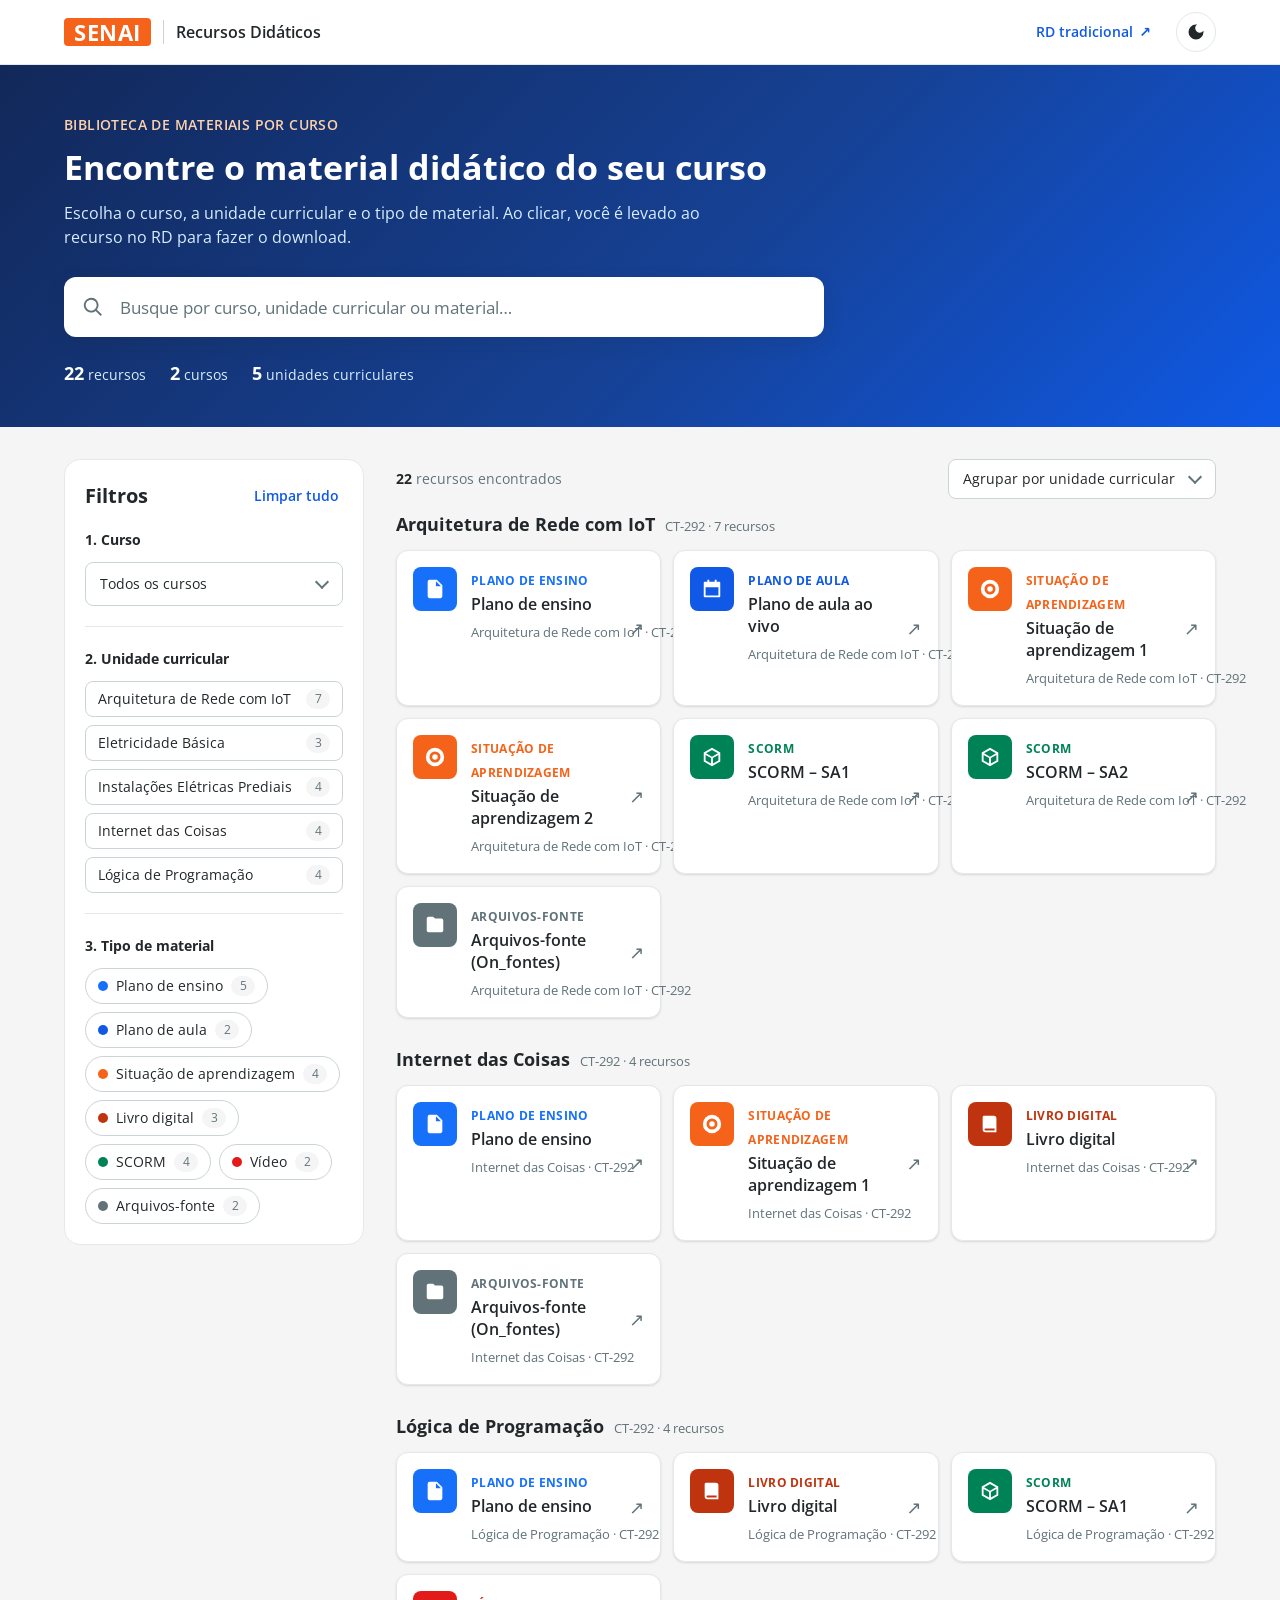
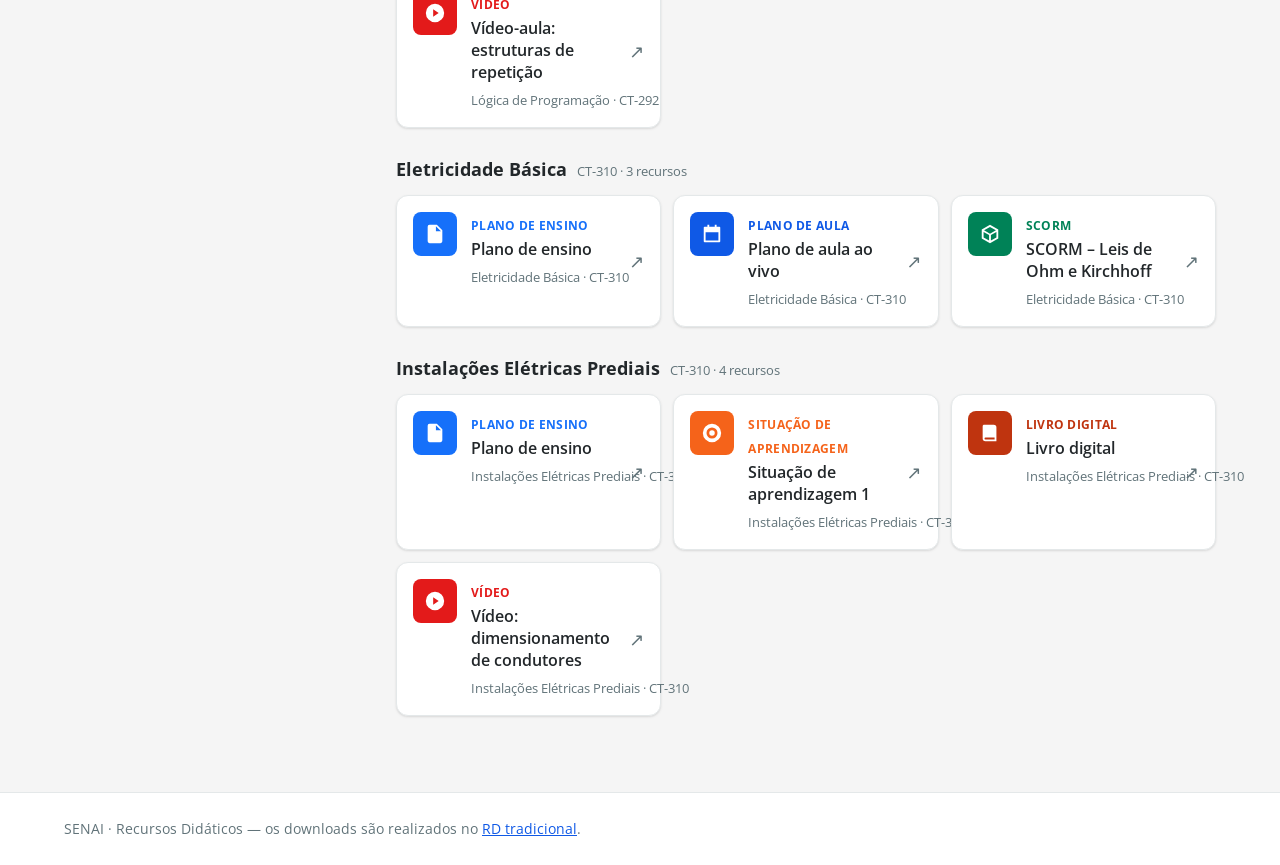
==== index.html @ 2043ba34 "MVP HTML da nova busca de Recursos Didáticos SENAI" ====
<!doctype html>
<html lang="pt-BR">
<head>
  <meta charset="utf-8">
  <meta name="viewport" content="width=device-width, initial-scale=1">
  <title>Busca de Recursos Didáticos | SENAI</title>
  <link rel="preconnect" href="https://fonts.googleapis.com">
  <link rel="preconnect" href="https://fonts.gstatic.com" crossorigin>
  <link href="https://fonts.googleapis.com/css2?family=Open+Sans:wght@400;500;600;700&display=swap" rel="stylesheet">
  <link rel="stylesheet" href="css/styles.css">
</head>
<body>
  <a class="skip" href="#resultados">Pular para os resultados</a>

  <header class="topbar">
    <div class="container topbar__inner">
      <div class="brand">
        <span class="brand__mark" aria-hidden="true">SENAI</span>
        <span class="brand__divider" aria-hidden="true"></span>
        <span class="brand__name">Recursos Didáticos</span>
      </div>
      <div class="topbar__actions">
        <a class="btn btn--ghost" href="https://recursosdidaticos.senai.br/" target="_blank" rel="noopener">RD tradicional <span aria-hidden="true">↗</span></a>
        <button class="icon-btn" id="themeToggle" type="button" aria-label="Alternar modo escuro">
          <svg viewBox="0 0 24 24" width="20" height="20" aria-hidden="true"><path fill="currentColor" d="M12 3a9 9 0 1 0 9 9c0-.46-.04-.92-.1-1.36a5.39 5.39 0 0 1-4.4 2.26 5.4 5.4 0 0 1-3.14-9.8c-.44-.06-.9-.1-1.36-.1z"/></svg>
        </button>
      </div>
    </div>
  </header>

  <section class="hero">
    <div class="container">
      <p class="hero__eyebrow">Biblioteca de materiais por curso</p>
      <h1 class="hero__title">Encontre o material didático do seu curso</h1>
      <p class="hero__lead">Escolha o curso, a unidade curricular e o tipo de material. Ao clicar, você é levado ao recurso no RD para fazer o download.</p>

      <div class="search" role="search">
        <svg class="search__icon" viewBox="0 0 24 24" width="22" height="22" aria-hidden="true"><path fill="currentColor" d="M10 2a8 8 0 0 1 6.32 12.9l5.39 5.39-1.42 1.42-5.39-5.39A8 8 0 1 1 10 2zm0 2a6 6 0 1 0 0 12 6 6 0 0 0 0-12z"/></svg>
        <input id="q" class="search__input" type="search" placeholder="Busque por curso, unidade curricular ou material…" autocomplete="off" aria-label="Buscar recursos">
        <button id="clearQ" class="search__clear" type="button" aria-label="Limpar busca" hidden>×</button>
      </div>

      <ul class="stats" id="stats" aria-live="polite"></ul>
    </div>
  </section>

  <main class="container layout">
    <aside class="filters" aria-label="Filtros">
      <div class="filters__head">
        <h2 class="filters__title">Filtros</h2>
        <button class="link-btn" id="resetFilters" type="button">Limpar tudo</button>
      </div>

      <div class="field">
        <label class="field__label" for="curso">1. Curso</label>
        <div class="select">
          <select id="curso"></select>
        </div>
      </div>

      <div class="field">
        <span class="field__label" id="ucLabel">2. Unidade curricular</span>
        <div class="chips chips--stack" id="ucList" role="group" aria-labelledby="ucLabel"></div>
      </div>

      <div class="field">
        <span class="field__label" id="tipoLabel">3. Tipo de material</span>
        <div class="chips" id="tipoList" role="group" aria-labelledby="tipoLabel"></div>
      </div>
    </aside>

    <section class="results" id="resultados" aria-live="polite">
      <div class="results__bar">
        <p class="results__count" id="count"></p>
        <div class="results__tools">
          <div class="select select--sm">
            <select id="ordem" aria-label="Ordenar por">
              <option value="uc">Agrupar por unidade curricular</option>
              <option value="tipo">Agrupar por tipo</option>
              <option value="az">Lista A–Z</option>
            </select>
          </div>
          <button class="btn btn--outline filters-toggle" id="openFilters" type="button">Filtros</button>
        </div>
      </div>
      <div class="active-filters" id="activeFilters"></div>
      <div id="list"></div>
    </section>
  </main>

  <footer class="footer">
    <div class="container">
      <p>SENAI · Recursos Didáticos — os downloads são realizados no <a href="https://recursosdidaticos.senai.br/" target="_blank" rel="noopener">RD tradicional</a>.</p>
    </div>
  </footer>

  <script src="data/recursos.js"></script>
  <script src="js/app.js"></script>
</body>
</html>
---- css/styles.css ----
/* Tokens baseados no Design System SENAI (design-system-senai-angular/styles: palettes, typography) */
:root {
  --primary-50: #fff6ed;
  --primary-100: #feead6;
  --primary-200: #fdd1ab;
  --primary-400: #f8833f;
  --primary-500: #f5631a;
  --primary-600: #e84910;
  --primary-700: #bf340f;
  --secondary-50: #eef7ff;
  --secondary-100: #d8edff;
  --secondary-500: #2d90ff;
  --secondary-600: #1670fa;
  --secondary-700: #0f59e6;
  --secondary-900: #164194;
  --secondary-950: #122859;
  --neutral-0: #ffffff;
  --neutral-100: #f5f5f5;
  --neutral-150: #e4e8e9;
  --neutral-200: #cbd4d6;
  --neutral-300: #a7b5b9;
  --neutral-500: #617379;
  --neutral-700: #475157;
  --neutral-900: #383e41;
  --neutral-950: #22272a;
  --success: #008257;
  --danger: #e31a1a;

  --font-heading: "Neo Sans Pro", "Open Sans", system-ui, sans-serif;
  --font-body: "Open Sans", system-ui, sans-serif;

  --bg: var(--neutral-100);
  --surface: var(--neutral-0);
  --surface-2: var(--neutral-100);
  --border: var(--neutral-150);
  --border-strong: var(--neutral-200);
  --text: var(--neutral-950);
  --text-muted: var(--neutral-500);
  --accent: var(--primary-500);
  --accent-hover: var(--primary-600);
  --accent-soft: var(--primary-50);
  --accent-text: var(--primary-700);
  --link: var(--secondary-700);
  --hero-bg: linear-gradient(135deg, var(--secondary-950) 0%, var(--secondary-900) 55%, var(--secondary-700) 100%);

  --radius-s: 8px;
  --radius-m: 12px;
  --radius-l: 16px;
  --radius-pill: 999px;
  --shadow-1: 0 1px 2px rgba(34, 39, 42, .06), 0 1px 3px rgba(34, 39, 42, .08);
  --shadow-2: 0 6px 20px rgba(34, 39, 42, .10);
  --focus: 0 0 0 3px rgba(22, 112, 250, .35);
}

:root.dark {
  --bg: #1a1e20;
  --surface: var(--neutral-950);
  --surface-2: #2a3033;
  --border: #353c40;
  --border-strong: var(--neutral-700);
  --text: var(--neutral-100);
  --text-muted: var(--neutral-300);
  --accent-soft: rgba(245, 99, 26, .14);
  --accent-text: var(--primary-400);
  --link: var(--secondary-500);
  --shadow-1: 0 1px 2px rgba(0, 0, 0, .4);
  --shadow-2: 0 6px 20px rgba(0, 0, 0, .45);
}

* { box-sizing: border-box; }
html { -webkit-text-size-adjust: 100%; }
body {
  margin: 0;
  font-family: var(--font-body);
  font-size: 16px;
  line-height: 24px;
  color: var(--text);
  background: var(--bg);
}
h1, h2, h3 { font-family: var(--font-heading); margin: 0; }
a { color: var(--link); }
button, input, select { font: inherit; color: inherit; }
:focus-visible { outline: none; box-shadow: var(--focus); }

.container { width: 100%; max-width: 1200px; margin: 0 auto; padding: 0 16px; }
@media (min-width: 768px) { .container { padding: 0 24px; } }

.skip { position: absolute; left: -999px; top: 8px; background: var(--surface); padding: 8px 12px; border-radius: var(--radius-s); z-index: 10; }
.skip:focus { left: 16px; }

/* Topbar */
.topbar { background: var(--surface); border-bottom: 1px solid var(--border); position: sticky; top: 0; z-index: 5; }
.topbar__inner { display: flex; align-items: center; justify-content: space-between; height: 64px; gap: 12px; }
.brand { display: flex; align-items: center; gap: 12px; min-width: 0; }
.brand__mark { font-family: var(--font-heading); font-weight: 700; font-size: 22px; letter-spacing: .5px; color: var(--neutral-0); background: var(--primary-500); padding: 2px 10px; border-radius: 4px; }
.brand__divider { width: 1px; height: 24px; background: var(--border-strong); }
.brand__name { font-family: var(--font-heading); font-weight: 600; font-size: 16px; white-space: nowrap; overflow: hidden; text-overflow: ellipsis; }
.topbar__actions { display: flex; align-items: center; gap: 8px; }
@media (max-width: 520px) { .topbar .btn--ghost { display: none; } }

/* Buttons */
.btn { display: inline-flex; align-items: center; gap: 6px; height: 40px; padding: 0 16px; border-radius: var(--radius-s); border: 1px solid transparent; font-weight: 600; font-size: 14px; text-decoration: none; cursor: pointer; transition: background .15s, border-color .15s, color .15s; }
.btn--ghost { color: var(--link); background: transparent; }
.btn--ghost:hover { background: var(--secondary-50); }
:root.dark .btn--ghost:hover { background: rgba(45, 144, 255, .12); }
.btn--outline { border-color: var(--border-strong); background: var(--surface); }
.btn--outline:hover { border-color: var(--accent); color: var(--accent-text); }
.icon-btn { width: 40px; height: 40px; display: grid; place-items: center; border-radius: var(--radius-pill); border: 1px solid var(--border); background: var(--surface); cursor: pointer; }
.icon-btn:hover { border-color: var(--border-strong); }
.link-btn { border: 0; background: none; color: var(--link); font-size: 14px; font-weight: 600; cursor: pointer; padding: 4px; }
.link-btn:hover { text-decoration: underline; }

/* Hero */
.hero { background: var(--hero-bg); color: var(--neutral-0); padding: 48px 0 40px; }
.hero__eyebrow { margin: 0 0 8px; font-size: 14px; font-weight: 600; letter-spacing: .4px; text-transform: uppercase; color: var(--primary-200); }
.hero__title { font-size: 34px; line-height: 44px; font-weight: 700; max-width: 720px; }
.hero__lead { margin: 12px 0 28px; max-width: 640px; color: var(--secondary-100); font-size: 16px; }
@media (max-width: 600px) { .hero { padding: 32px 0 28px; } .hero__title { font-size: 26px; line-height: 34px; } }

.search { position: relative; max-width: 760px; }
.search__icon { position: absolute; left: 18px; top: 50%; transform: translateY(-50%); color: var(--neutral-500); pointer-events: none; }
.search__input { width: 100%; height: 60px; padding: 0 52px 0 54px; border-radius: var(--radius-m); border: 2px solid transparent; background: var(--neutral-0); color: var(--neutral-950); font-size: 17px; box-shadow: var(--shadow-2); }
.search__input::placeholder { color: var(--neutral-500); }
.search__input:focus { outline: none; border-color: var(--primary-500); }
.search__input::-webkit-search-cancel-button { display: none; }
.search__clear { position: absolute; right: 10px; top: 50%; transform: translateY(-50%); width: 36px; height: 36px; border: 0; border-radius: var(--radius-pill); background: var(--neutral-100); color: var(--neutral-700); font-size: 22px; line-height: 1; cursor: pointer; }

.stats { list-style: none; margin: 24px 0 0; padding: 0; display: flex; flex-wrap: wrap; gap: 8px 24px; font-size: 14px; color: var(--secondary-100); }
.stats strong { color: var(--neutral-0); font-family: var(--font-heading); font-size: 18px; margin-right: 4px; }

/* Layout */
.layout { display: grid; grid-template-columns: 300px 1fr; gap: 32px; padding-top: 32px; padding-bottom: 48px; align-items: start; }
@media (max-width: 900px) { .layout { grid-template-columns: 1fr; gap: 16px; padding-top: 20px; } }

/* Filters */
.filters { background: var(--surface); border: 1px solid var(--border); border-radius: var(--radius-l); padding: 20px; position: sticky; top: 84px; max-height: calc(100vh - 100px); overflow: auto; }
.filters__head { display: flex; justify-content: space-between; align-items: center; margin-bottom: 16px; }
.filters__title { font-size: 20px; line-height: 30px; }
.field + .field { margin-top: 20px; padding-top: 20px; border-top: 1px solid var(--border); }
.field__label { display: block; font-size: 14px; font-weight: 700; margin-bottom: 10px; }
.select { position: relative; }
.select select { appearance: none; width: 100%; height: 44px; padding: 0 40px 0 14px; border-radius: var(--radius-s); border: 1px solid var(--border-strong); background: var(--surface); font-size: 14px; cursor: pointer; }
.select::after { content: ""; position: absolute; right: 16px; top: 50%; width: 8px; height: 8px; border-right: 2px solid var(--text-muted); border-bottom: 2px solid var(--text-muted); transform: translateY(-70%) rotate(45deg); pointer-events: none; }
.select select:focus { border-color: var(--secondary-600); }
.select--sm select { height: 40px; }

.chips { display: flex; flex-wrap: wrap; gap: 8px; }
.chips--stack { flex-direction: column; }
.chip { display: inline-flex; align-items: center; justify-content: space-between; gap: 8px; min-height: 36px; padding: 6px 12px; border-radius: var(--radius-pill); border: 1px solid var(--border-strong); background: var(--surface); font-size: 14px; line-height: 20px; text-align: left; cursor: pointer; transition: border-color .15s, background .15s; }
.chips--stack .chip { border-radius: var(--radius-s); width: 100%; }
.chip:hover { border-color: var(--accent); }
.chip[aria-pressed="true"] { background: var(--accent-soft); border-color: var(--accent); color: var(--accent-text); font-weight: 600; }
.chip__count { font-size: 12px; color: var(--text-muted); background: var(--surface-2); border-radius: var(--radius-pill); padding: 0 8px; min-width: 24px; text-align: center; }
.chip[aria-pressed="true"] .chip__count { background: var(--accent); color: var(--neutral-0); }
.chip__dot { width: 10px; height: 10px; border-radius: 50%; flex: none; }
.chip__label { flex: 1; }
.empty-hint { font-size: 14px; color: var(--text-muted); margin: 0; }

.filters-toggle { display: none; }
@media (max-width: 900px) {
  .filters-toggle { display: inline-flex; }
  .filters { display: none; position: static; max-height: none; }
  .filters.is-open { display: block; }
}

/* Results */
.results__bar { display: flex; align-items: center; justify-content: space-between; gap: 12px; flex-wrap: wrap; margin-bottom: 12px; }
.results__count { margin: 0; font-size: 14px; color: var(--text-muted); }
.results__count strong { color: var(--text); }
.results__tools { display: flex; gap: 8px; }
.active-filters { display: flex; flex-wrap: wrap; gap: 8px; margin-bottom: 16px; }
.active-filters:empty { display: none; }
.tag-remove { display: inline-flex; align-items: center; gap: 6px; height: 30px; padding: 0 10px; border-radius: var(--radius-pill); border: 0; background: var(--secondary-50); color: var(--secondary-900); font-size: 13px; font-weight: 600; cursor: pointer; }
:root.dark .tag-remove { background: rgba(45, 144, 255, .15); color: var(--secondary-100); }
.tag-remove span { font-size: 16px; }

.group { margin-bottom: 28px; }
.group__head { display: flex; align-items: baseline; gap: 10px; margin-bottom: 12px; }
.group__title { font-size: 18px; line-height: 26px; font-weight: 700; }
.group__meta { font-size: 13px; color: var(--text-muted); }

.grid { display: grid; grid-template-columns: repeat(auto-fill, minmax(260px, 1fr)); gap: 12px; }

.card { position: relative; display: flex; gap: 14px; align-items: flex-start; padding: 16px; border-radius: var(--radius-m); border: 1px solid var(--border); background: var(--surface); text-decoration: none; color: inherit; box-shadow: var(--shadow-1); transition: transform .15s, box-shadow .15s, border-color .15s; }
.card:hover { transform: translateY(-2px); box-shadow: var(--shadow-2); border-color: var(--accent); }
.card__icon { flex: none; width: 44px; height: 44px; border-radius: var(--radius-s); display: grid; place-items: center; color: #fff; }
.card__icon svg { width: 22px; height: 22px; }
.card__body { min-width: 0; flex: 1; }
.card__type { font-size: 12px; line-height: 18px; font-weight: 700; text-transform: uppercase; letter-spacing: .3px; }
.card__title { margin: 2px 0 4px; font-family: var(--font-heading); font-size: 16px; line-height: 22px; font-weight: 600; }
.card__meta { font-size: 13px; line-height: 18px; color: var(--text-muted); overflow: hidden; text-overflow: ellipsis; white-space: nowrap; }
.card__go { flex: none; align-self: center; color: var(--text-muted); font-size: 18px; transition: color .15s, transform .15s; }
.card:hover .card__go { color: var(--accent); transform: translateX(2px); }
.card mark { background: var(--primary-100); color: inherit; border-radius: 2px; padding: 0 1px; }
:root.dark .card mark { background: rgba(245, 99, 26, .35); }

.empty { text-align: center; padding: 56px 16px; background: var(--surface); border: 1px dashed var(--border-strong); border-radius: var(--radius-l); }
.empty h3 { font-size: 20px; margin-bottom: 6px; }
.empty p { margin: 0 0 16px; color: var(--text-muted); }

.footer { border-top: 1px solid var(--border); padding: 24px 0; font-size: 14px; color: var(--text-muted); background: var(--surface); }
.footer p { margin: 0; }
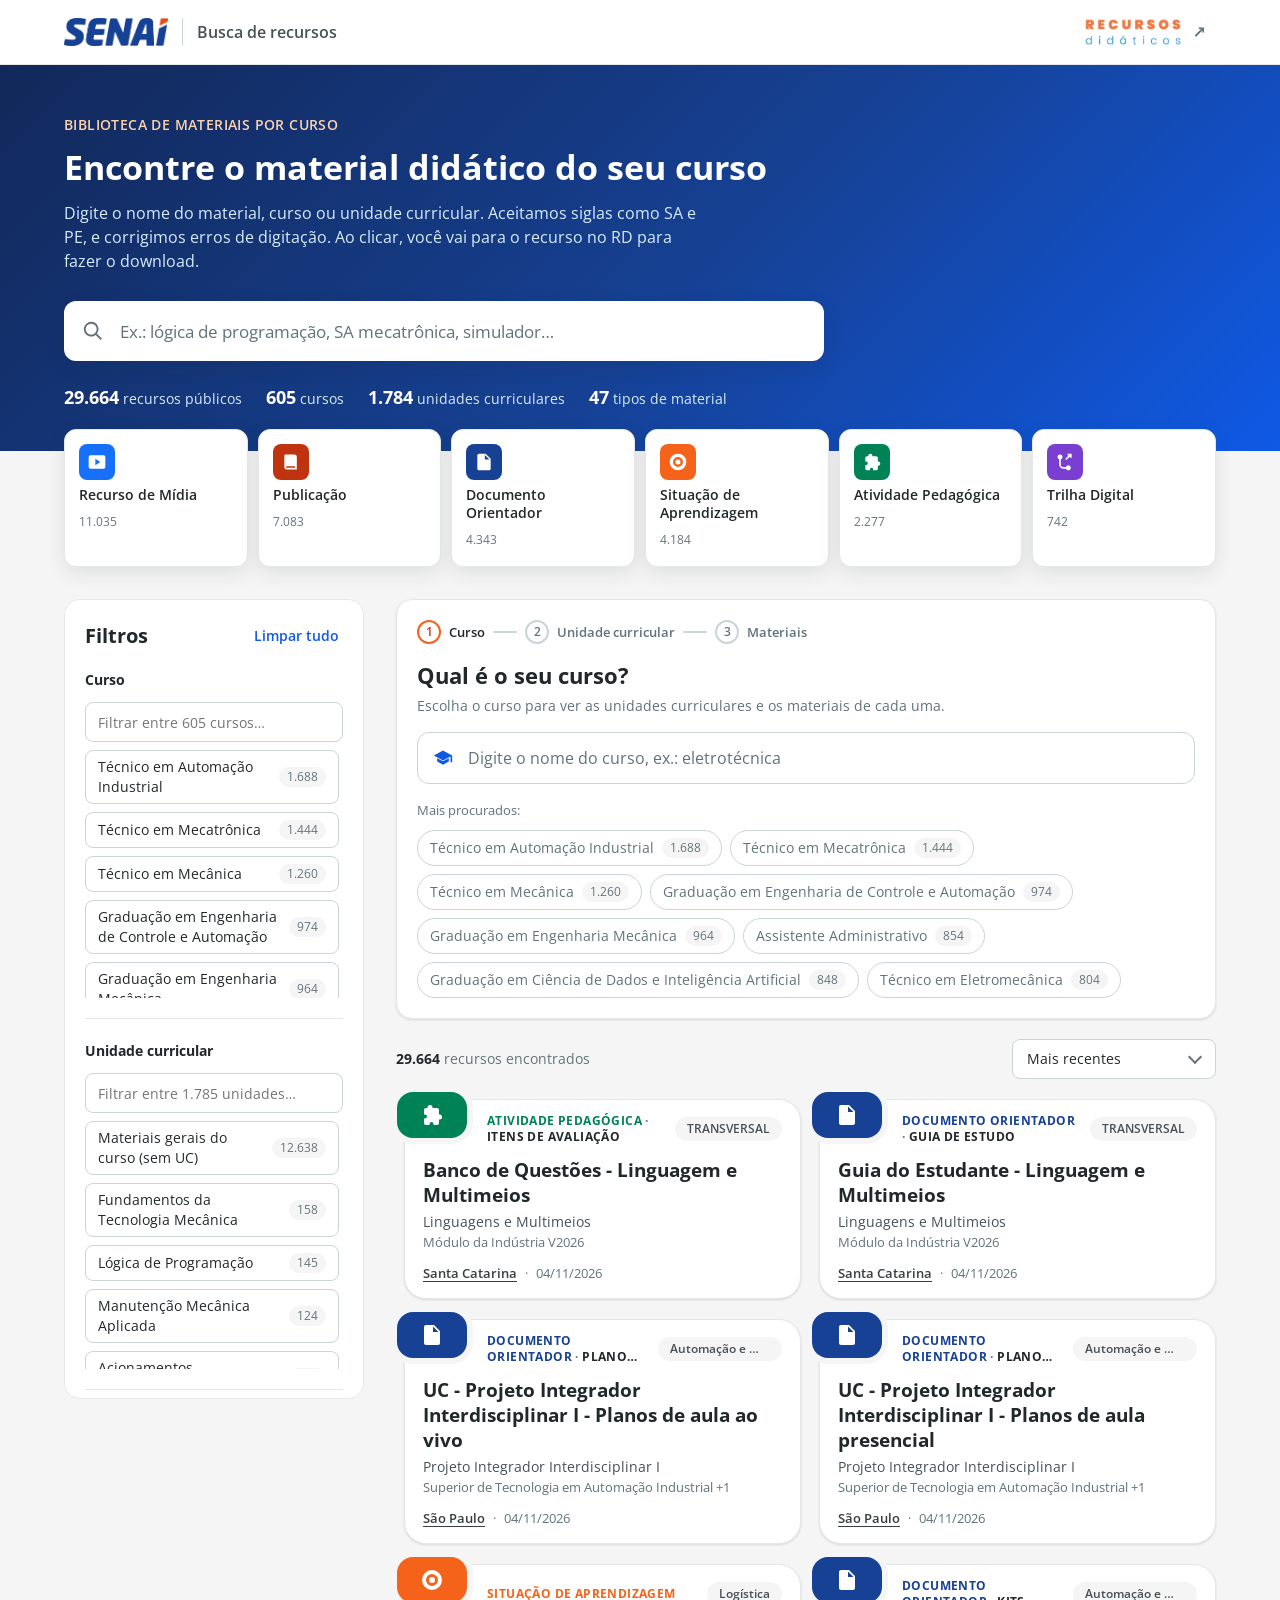
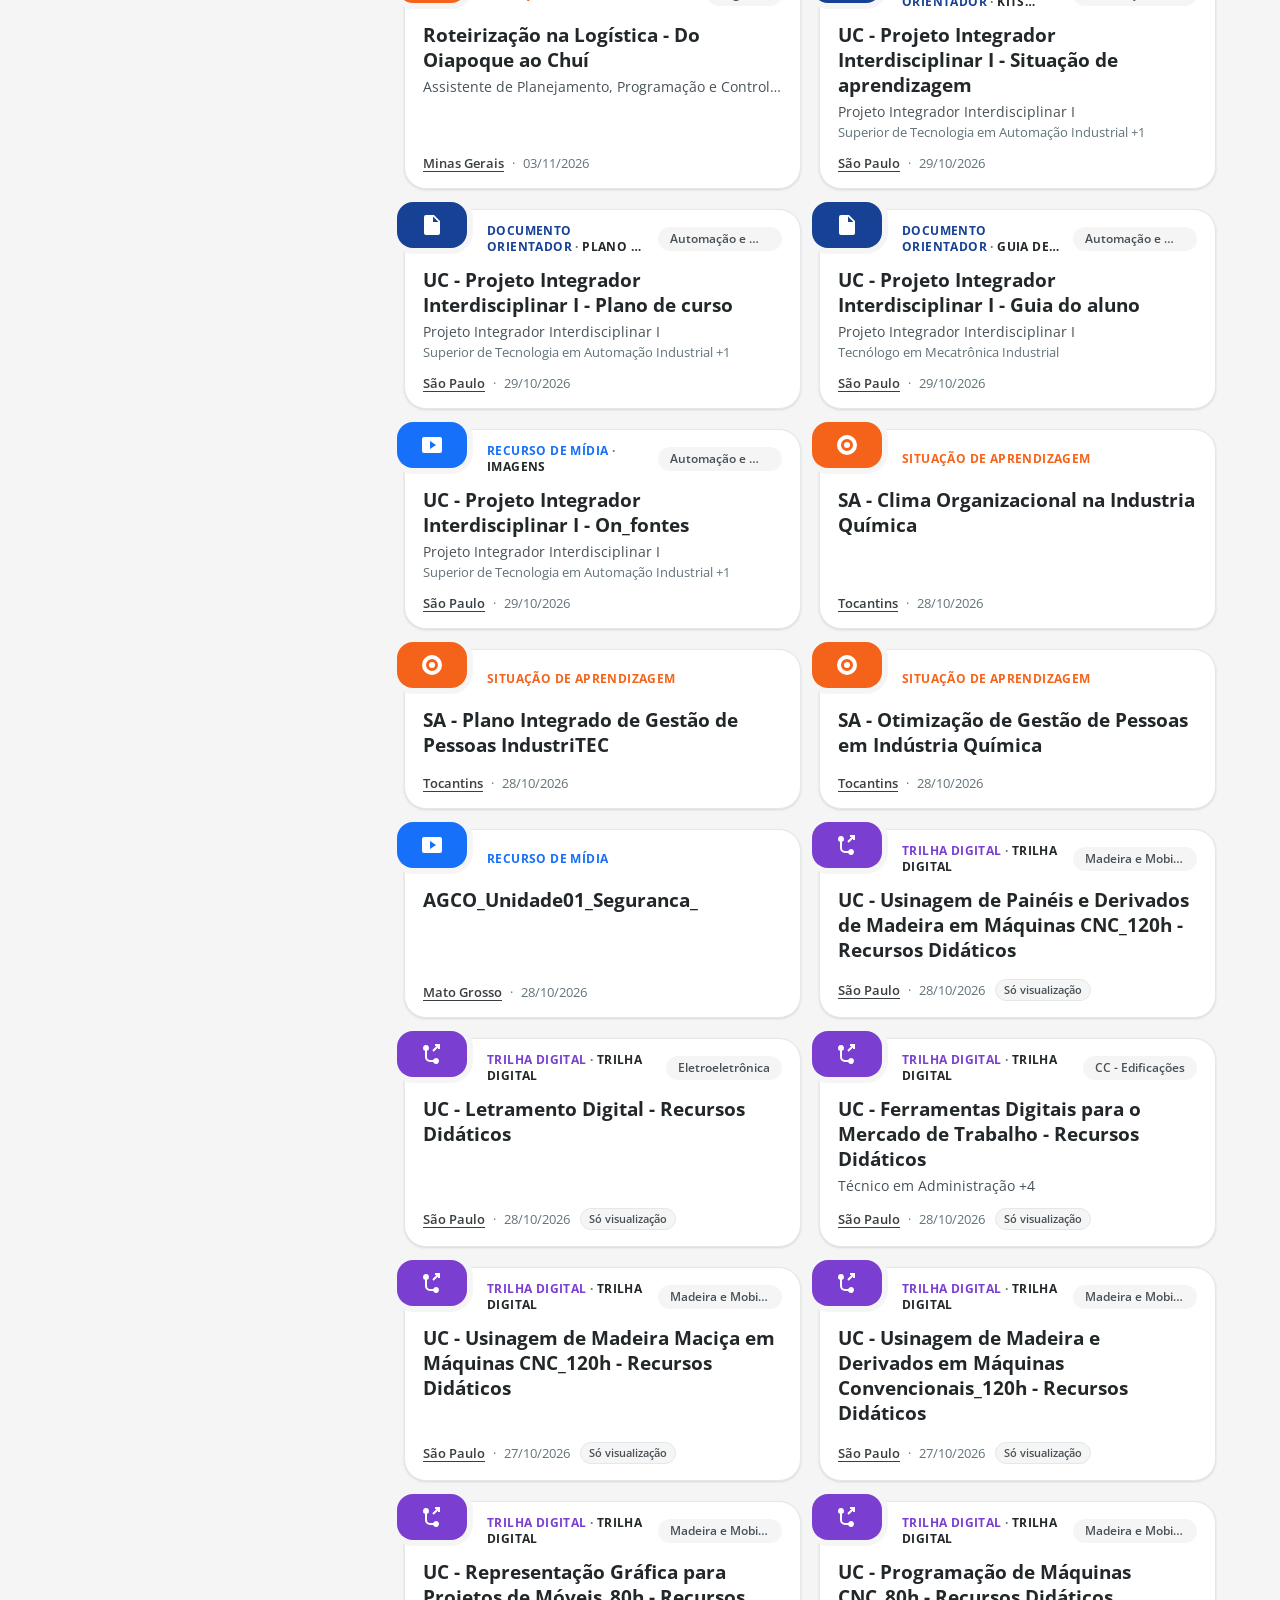
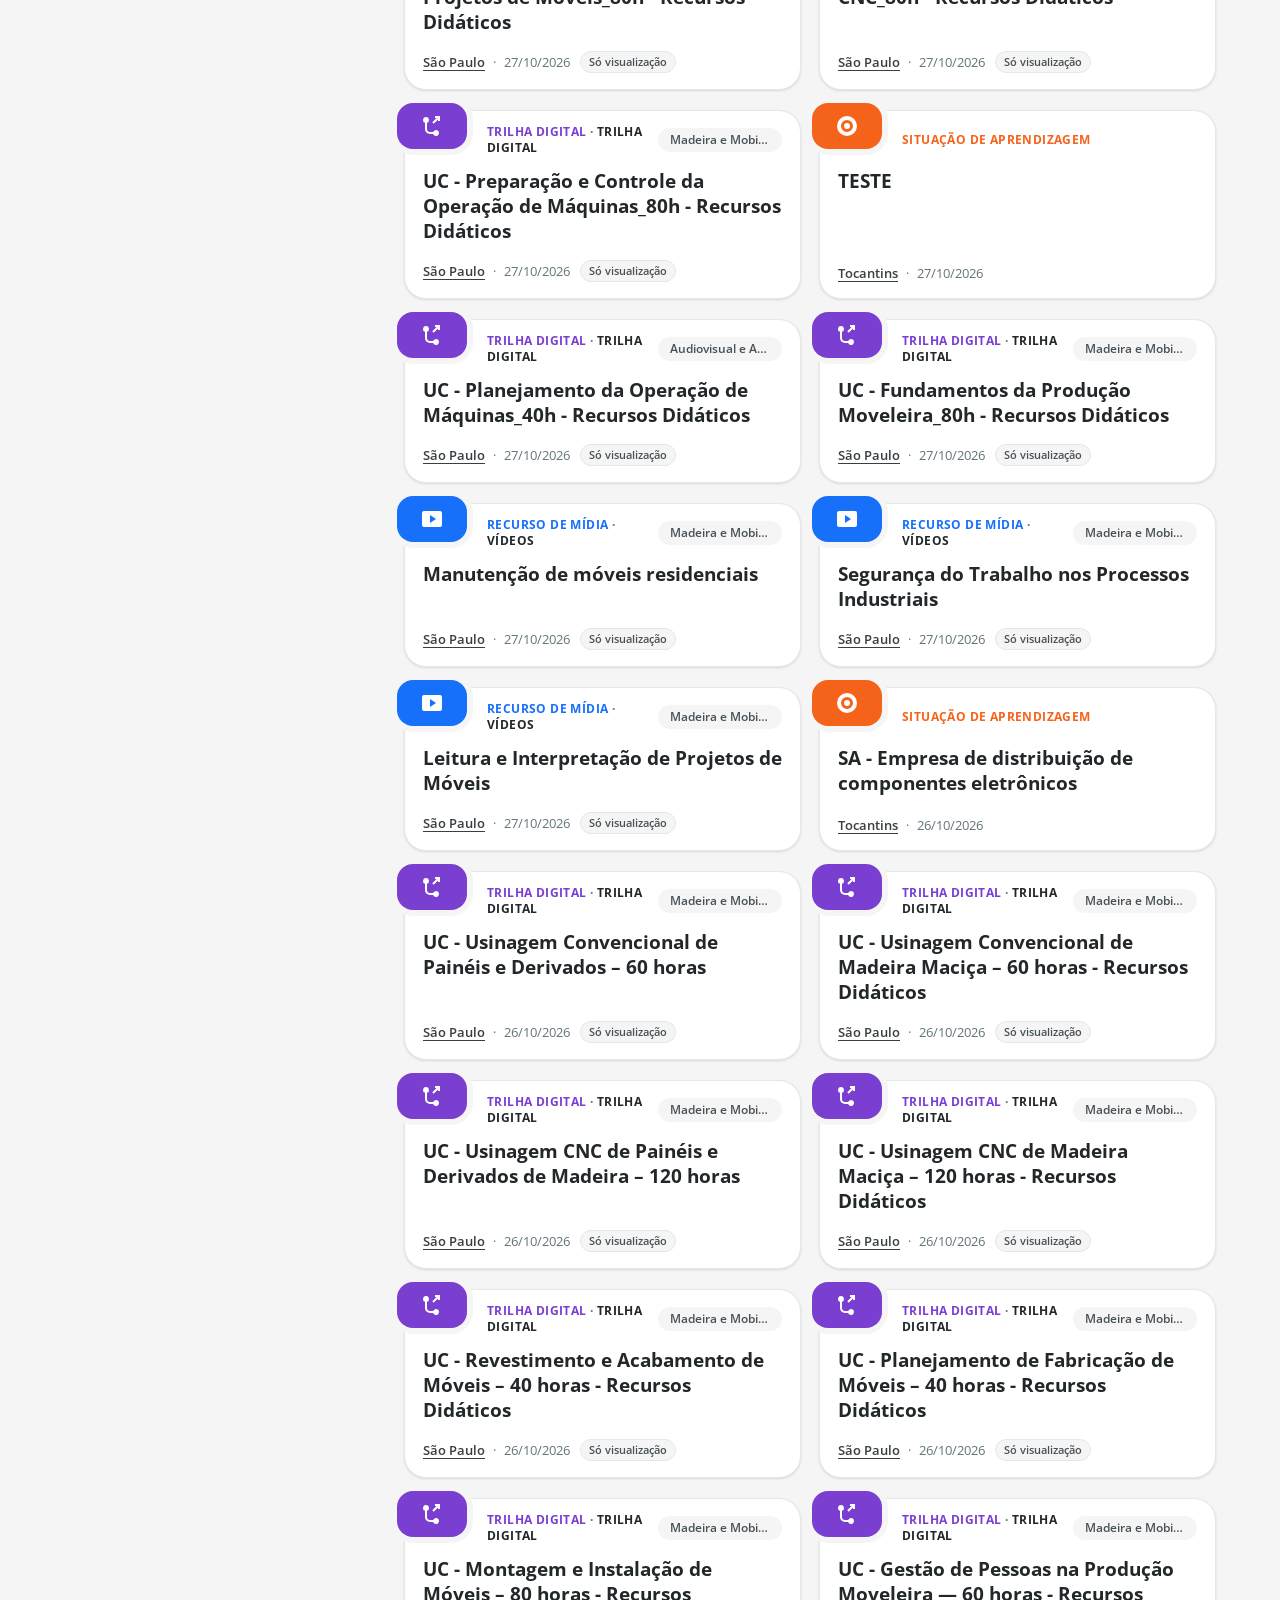
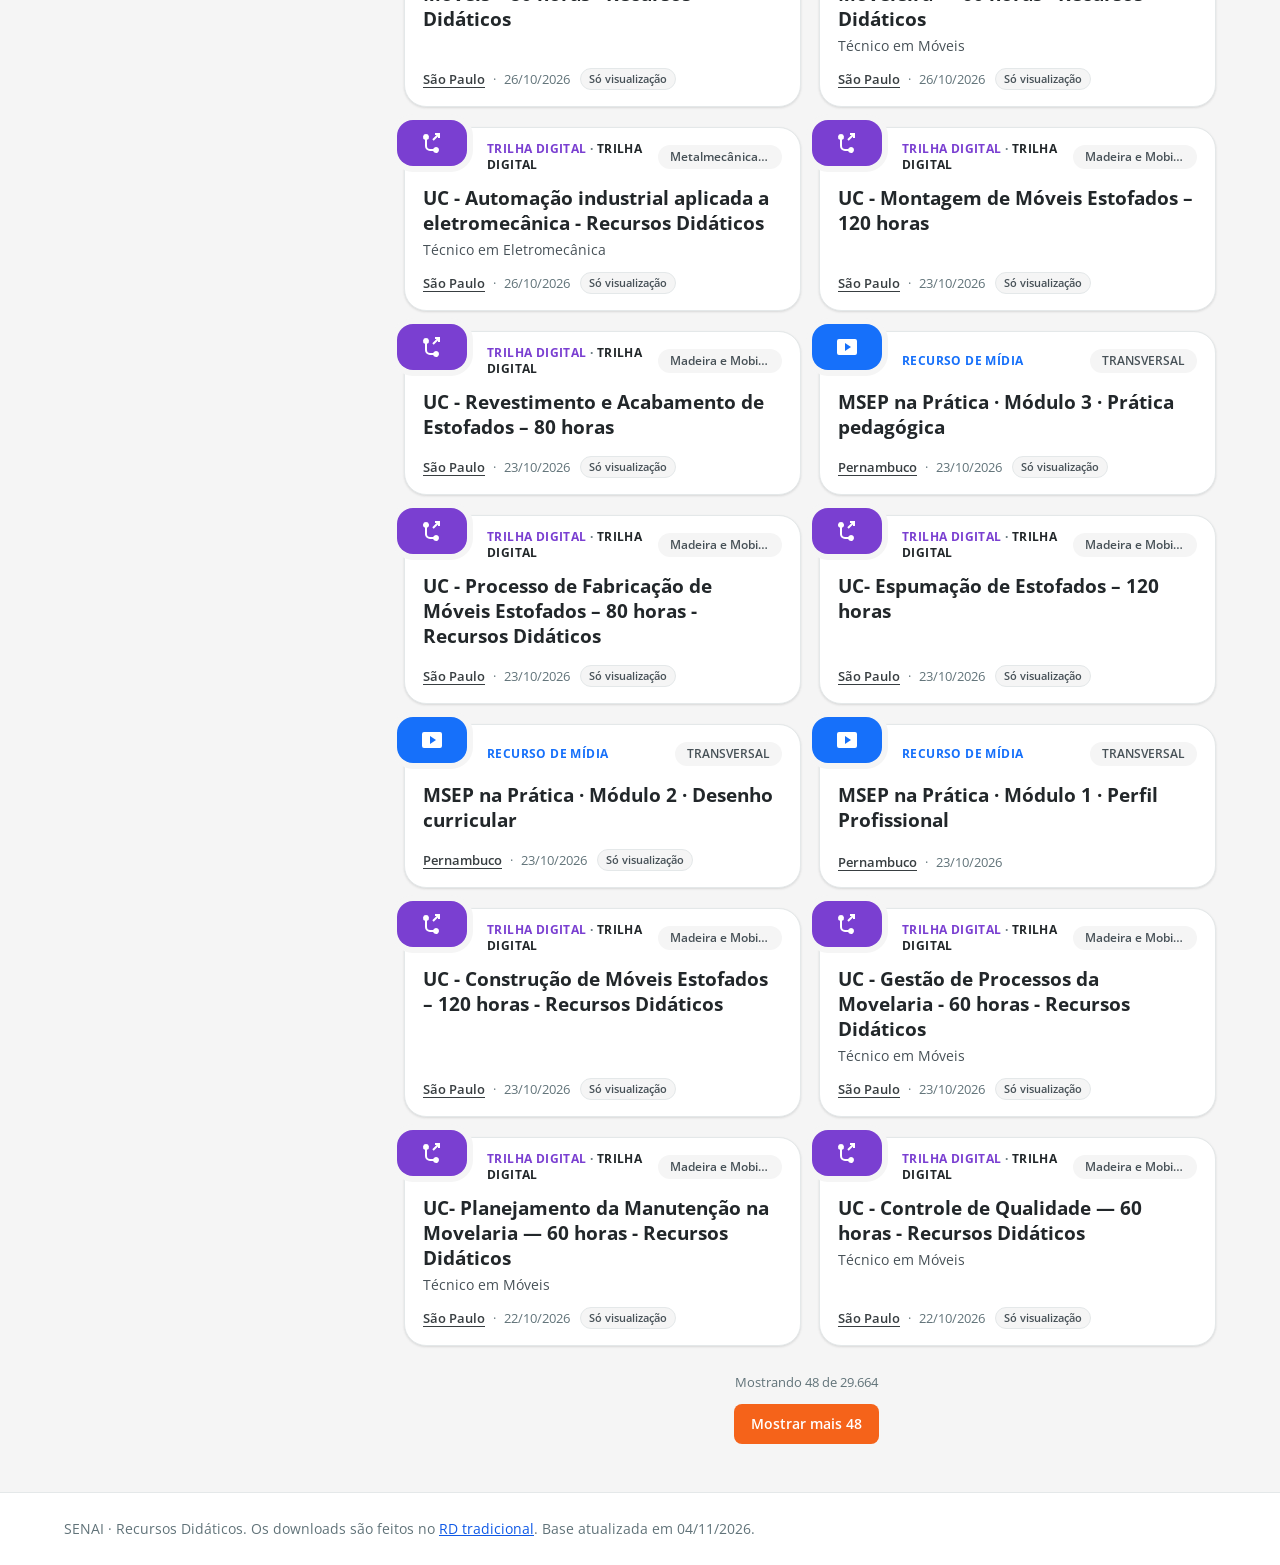
==== commit 6f2de7e8: "Usa a base real do RD e reformula a busca - Gera data/recursos.js a partir do relatório de publicaçã" ====
--- a/index.html
+++ b/index.html
@@ -15,16 +15,14 @@
   <header class="topbar">
     <div class="container topbar__inner">
       <div class="brand">
-        <span class="brand__mark" aria-hidden="true">SENAI</span>
+        <img class="brand__logo" src="img/senai-logo.png" alt="SENAI" width="104" height="28">
         <span class="brand__divider" aria-hidden="true"></span>
-        <span class="brand__name">Recursos Didáticos</span>
+        <span class="brand__name">Busca de recursos</span>
       </div>
-      <div class="topbar__actions">
-        <a class="btn btn--ghost" href="https://recursosdidaticos.senai.br/" target="_blank" rel="noopener">RD tradicional <span aria-hidden="true">↗</span></a>
-        <button class="icon-btn" id="themeToggle" type="button" aria-label="Alternar modo escuro">
-          <svg viewBox="0 0 24 24" width="20" height="20" aria-hidden="true"><path fill="currentColor" d="M12 3a9 9 0 1 0 9 9c0-.46-.04-.92-.1-1.36a5.39 5.39 0 0 1-4.4 2.26 5.4 5.4 0 0 1-3.14-9.8c-.44-.06-.9-.1-1.36-.1z"/></svg>
-        </button>
-      </div>
+      <a class="rd-link" href="https://recursosdidaticos.senai.br/" target="_blank" rel="noopener" title="Ir para o RD tradicional">
+        <img src="img/rd-logo.png" alt="Recursos Didáticos SENAI (RD tradicional)" width="104" height="34">
+        <span class="rd-link__go" aria-hidden="true">↗</span>
+      </a>
     </div>
   </header>
 
@@ -32,16 +30,22 @@
     <div class="container">
       <p class="hero__eyebrow">Biblioteca de materiais por curso</p>
       <h1 class="hero__title">Encontre o material didático do seu curso</h1>
-      <p class="hero__lead">Escolha o curso, a unidade curricular e o tipo de material. Ao clicar, você é levado ao recurso no RD para fazer o download.</p>
+      <p class="hero__lead">Digite o nome do material, curso ou unidade curricular. Aceitamos siglas como SA e PE, e corrigimos erros de digitação. Ao clicar, você vai para o recurso no RD para fazer o download.</p>
 
       <div class="search" role="search">
         <svg class="search__icon" viewBox="0 0 24 24" width="22" height="22" aria-hidden="true"><path fill="currentColor" d="M10 2a8 8 0 0 1 6.32 12.9l5.39 5.39-1.42 1.42-5.39-5.39A8 8 0 1 1 10 2zm0 2a6 6 0 1 0 0 12 6 6 0 0 0 0-12z"/></svg>
-        <input id="q" class="search__input" type="search" placeholder="Busque por curso, unidade curricular ou material…" autocomplete="off" aria-label="Buscar recursos">
+        <input id="q" class="search__input" type="search" placeholder="Ex.: lógica de programação, SA mecatrônica, simulador…" autocomplete="off"
+          aria-label="Buscar recursos" role="combobox" aria-autocomplete="list" aria-expanded="false" aria-controls="acMain">
         <button id="clearQ" class="search__clear" type="button" aria-label="Limpar busca" hidden>×</button>
+        <div class="ac" id="acMain" role="listbox" aria-label="Sugestões" hidden></div>
       </div>
 
-      <ul class="stats" id="stats" aria-live="polite"></ul>
+      <ul class="stats" id="stats"></ul>
     </div>
+  </section>
+
+  <section class="container quick-wrap" aria-label="Explorar por categoria">
+    <div class="quick-list" id="quickCats"></div>
   </section>
 
   <main class="container layout">
@@ -52,45 +56,98 @@
       </div>
 
       <div class="field">
-        <label class="field__label" for="curso">1. Curso</label>
-        <div class="select">
-          <select id="curso"></select>
+        <label class="field__label" for="cursoQ">Curso</label>
+        <input id="cursoQ" class="field__input" type="search" autocomplete="off">
+        <div class="chips chips--stack chips--scroll" id="cursoList" role="group" aria-label="Cursos"></div>
+      </div>
+
+      <div class="field">
+        <label class="field__label" for="ucQ">Unidade curricular</label>
+        <input id="ucQ" class="field__input" type="search" autocomplete="off">
+        <div class="chips chips--stack chips--scroll" id="ucList" role="group" aria-label="Unidades curriculares"></div>
+      </div>
+
+      <div class="field">
+        <span class="field__label" id="catLabel">Categoria</span>
+        <div class="chips chips--stack" id="catList" role="group" aria-labelledby="catLabel"></div>
+      </div>
+
+      <div class="field">
+        <span class="field__label" id="tipoLabel">Tipo de material</span>
+        <div class="chips" id="tipoList" role="group" aria-labelledby="tipoLabel"></div>
+      </div>
+
+      <div class="field">
+        <label class="field__label" for="area">Área tecnológica</label>
+        <div class="select"><select id="area"></select></div>
+      </div>
+
+      <div class="field">
+        <label class="field__label" for="dep">Departamento regional</label>
+        <div class="select"><select id="dep"></select></div>
+      </div>
+
+      <div class="field">
+        <label class="check"><input type="checkbox" id="dl"> <span>Somente com download liberado</span></label>
+      </div>
+    </aside>
+
+    <section class="results" id="resultados">
+      <div class="guide" id="guide">
+        <ol class="steps" id="steps" aria-label="Etapas da busca guiada"></ol>
+
+        <div id="guideStart" hidden>
+          <h2 class="guide__title">Qual é o seu curso?</h2>
+          <p class="guide__lead">Escolha o curso para ver as unidades curriculares e os materiais de cada uma.</p>
+          <div class="search search--guide">
+            <svg class="search__icon" viewBox="0 0 24 24" width="20" height="20" aria-hidden="true"><path fill="currentColor" d="M12 3 1 9l11 6 9-4.91V17h2V9L12 3zm-7 9.18v4L12 20l7-3.82v-4L12 16l-7-3.82z"/></svg>
+            <input id="guideQ" class="search__input" type="search" placeholder="Digite o nome do curso, ex.: eletrotécnica" autocomplete="off"
+              aria-label="Buscar curso" role="combobox" aria-autocomplete="list" aria-expanded="false" aria-controls="acGuide">
+            <div class="ac" id="acGuide" role="listbox" aria-label="Cursos sugeridos" hidden></div>
+          </div>
+          <div class="guide__popular"><span>Mais procurados:</span><div class="chips" id="guidePopular"></div></div>
+        </div>
+
+        <div id="guideCourse" hidden>
+          <div class="guide__head">
+            <div>
+              <p class="guide__eyebrow">Seu curso</p>
+              <h2 class="guide__title" id="gcName"></h2>
+              <p class="guide__meta" id="gcMeta"></p>
+            </div>
+            <button type="button" class="btn btn--outline" data-remove="curso">Trocar curso</button>
+          </div>
+          <div class="guide__cats chips" id="gcCats" role="group" aria-label="Filtrar por categoria"></div>
+          <div id="gcUcPick">
+            <div class="guide__subhead">
+              <h3>Escolha a unidade curricular</h3>
+              <input id="gcUcQ" class="field__input" type="search" placeholder="Filtrar unidades…" autocomplete="off" aria-label="Filtrar unidades curriculares">
+            </div>
+            <div class="uc-grid" id="gcUcs"></div>
+            <div id="ucMore"></div>
+          </div>
+          <div class="guide__ucsel" id="gcUcSel" hidden></div>
         </div>
       </div>
 
-      <div class="field">
-        <span class="field__label" id="ucLabel">2. Unidade curricular</span>
-        <div class="chips chips--stack" id="ucList" role="group" aria-labelledby="ucLabel"></div>
-      </div>
-
-      <div class="field">
-        <span class="field__label" id="tipoLabel">3. Tipo de material</span>
-        <div class="chips" id="tipoList" role="group" aria-labelledby="tipoLabel"></div>
-      </div>
-    </aside>
-
-    <section class="results" id="resultados" aria-live="polite">
       <div class="results__bar">
-        <p class="results__count" id="count"></p>
+        <p class="results__count" id="count" aria-live="polite"></p>
         <div class="results__tools">
           <div class="select select--sm">
-            <select id="ordem" aria-label="Ordenar por">
-              <option value="uc">Agrupar por unidade curricular</option>
-              <option value="tipo">Agrupar por tipo</option>
-              <option value="az">Lista A–Z</option>
-            </select>
+            <select id="ordem" aria-label="Ordenar por"></select>
           </div>
           <button class="btn btn--outline filters-toggle" id="openFilters" type="button">Filtros</button>
         </div>
       </div>
       <div class="active-filters" id="activeFilters"></div>
+      <div id="notice" aria-live="polite"></div>
       <div id="list"></div>
     </section>
   </main>
 
   <footer class="footer">
     <div class="container">
-      <p>SENAI · Recursos Didáticos — os downloads são realizados no <a href="https://recursosdidaticos.senai.br/" target="_blank" rel="noopener">RD tradicional</a>.</p>
+      <p>SENAI · Recursos Didáticos. Os downloads são feitos no <a href="https://recursosdidaticos.senai.br/" target="_blank" rel="noopener">RD tradicional</a>. <span id="updated"></span></p>
     </div>
   </footer>
 
--- a/css/styles.css
+++ b/css/styles.css
@@ -1,5 +1,6 @@
 /* Tokens baseados no Design System SENAI (design-system-senai-angular/styles: palettes, typography) */
 :root {
+  color-scheme: light;
   --primary-50: #fff6ed;
   --primary-100: #feead6;
   --primary-200: #fdd1ab;
@@ -52,22 +53,9 @@
   --focus: 0 0 0 3px rgba(22, 112, 250, .35);
 }
 
-:root.dark {
-  --bg: #1a1e20;
-  --surface: var(--neutral-950);
-  --surface-2: #2a3033;
-  --border: #353c40;
-  --border-strong: var(--neutral-700);
-  --text: var(--neutral-100);
-  --text-muted: var(--neutral-300);
-  --accent-soft: rgba(245, 99, 26, .14);
-  --accent-text: var(--primary-400);
-  --link: var(--secondary-500);
-  --shadow-1: 0 1px 2px rgba(0, 0, 0, .4);
-  --shadow-2: 0 6px 20px rgba(0, 0, 0, .45);
-}
 
 * { box-sizing: border-box; }
+[hidden] { display: none !important; }
 html { -webkit-text-size-adjust: 100%; }
 body {
   margin: 0;
@@ -91,33 +79,32 @@
 /* Topbar */
 .topbar { background: var(--surface); border-bottom: 1px solid var(--border); position: sticky; top: 0; z-index: 5; }
 .topbar__inner { display: flex; align-items: center; justify-content: space-between; height: 64px; gap: 12px; }
-.brand { display: flex; align-items: center; gap: 12px; min-width: 0; }
-.brand__mark { font-family: var(--font-heading); font-weight: 700; font-size: 22px; letter-spacing: .5px; color: var(--neutral-0); background: var(--primary-500); padding: 2px 10px; border-radius: 4px; }
-.brand__divider { width: 1px; height: 24px; background: var(--border-strong); }
-.brand__name { font-family: var(--font-heading); font-weight: 600; font-size: 16px; white-space: nowrap; overflow: hidden; text-overflow: ellipsis; }
+.brand { text-decoration: none; color: inherit; display: flex; align-items: center; gap: 14px; min-width: 0; }
+.brand__logo { display: block; height: 28px; width: auto; }
+.brand__divider { width: 1px; height: 28px; background: var(--border-strong); }
+.brand__name { font-family: var(--font-heading); font-weight: 600; font-size: 16px; color: var(--neutral-700); white-space: nowrap; overflow: hidden; text-overflow: ellipsis; }
+.rd-link { display: flex; align-items: center; gap: 8px; padding: 6px 10px; border-radius: var(--radius-s); text-decoration: none; color: var(--text-muted); font-size: 12px; font-weight: 600; transition: background .15s; }
+.rd-link:hover { background: var(--neutral-100); }
+.rd-link img { display: block; height: 34px; width: auto; }
+.rd-link__go { font-size: 16px; }
+@media (max-width: 560px) { .brand__divider, .brand__name, .rd-link__go { display: none; } .rd-link img { height: 28px; } .brand__logo { height: 24px; } }
 .topbar__actions { display: flex; align-items: center; gap: 8px; }
-@media (max-width: 520px) { .topbar .btn--ghost { display: none; } }
 
 /* Buttons */
 .btn { display: inline-flex; align-items: center; gap: 6px; height: 40px; padding: 0 16px; border-radius: var(--radius-s); border: 1px solid transparent; font-weight: 600; font-size: 14px; text-decoration: none; cursor: pointer; transition: background .15s, border-color .15s, color .15s; }
-.btn--ghost { color: var(--link); background: transparent; }
-.btn--ghost:hover { background: var(--secondary-50); }
-:root.dark .btn--ghost:hover { background: rgba(45, 144, 255, .12); }
 .btn--outline { border-color: var(--border-strong); background: var(--surface); }
 .btn--outline:hover { border-color: var(--accent); color: var(--accent-text); }
-.icon-btn { width: 40px; height: 40px; display: grid; place-items: center; border-radius: var(--radius-pill); border: 1px solid var(--border); background: var(--surface); cursor: pointer; }
-.icon-btn:hover { border-color: var(--border-strong); }
 .link-btn { border: 0; background: none; color: var(--link); font-size: 14px; font-weight: 600; cursor: pointer; padding: 4px; }
 .link-btn:hover { text-decoration: underline; }
 
 /* Hero */
-.hero { background: var(--hero-bg); color: var(--neutral-0); padding: 48px 0 40px; }
+.hero { position: relative; background: var(--hero-bg); color: var(--neutral-0); padding: 48px 0 40px; }
 .hero__eyebrow { margin: 0 0 8px; font-size: 14px; font-weight: 600; letter-spacing: .4px; text-transform: uppercase; color: var(--primary-200); }
 .hero__title { font-size: 34px; line-height: 44px; font-weight: 700; max-width: 720px; }
 .hero__lead { margin: 12px 0 28px; max-width: 640px; color: var(--secondary-100); font-size: 16px; }
 @media (max-width: 600px) { .hero { padding: 32px 0 28px; } .hero__title { font-size: 26px; line-height: 34px; } }
 
-.search { position: relative; max-width: 760px; }
+.search { position: relative; z-index: 20; max-width: 760px; }
 .search__icon { position: absolute; left: 18px; top: 50%; transform: translateY(-50%); color: var(--neutral-500); pointer-events: none; }
 .search__input { width: 100%; height: 60px; padding: 0 52px 0 54px; border-radius: var(--radius-m); border: 2px solid transparent; background: var(--neutral-0); color: var(--neutral-950); font-size: 17px; box-shadow: var(--shadow-2); }
 .search__input::placeholder { color: var(--neutral-500); }
@@ -129,8 +116,8 @@
 .stats strong { color: var(--neutral-0); font-family: var(--font-heading); font-size: 18px; margin-right: 4px; }
 
 /* Layout */
-.layout { display: grid; grid-template-columns: 300px 1fr; gap: 32px; padding-top: 32px; padding-bottom: 48px; align-items: start; }
-@media (max-width: 900px) { .layout { grid-template-columns: 1fr; gap: 16px; padding-top: 20px; } }
+.layout { display: grid; grid-template-columns: 300px minmax(0, 1fr); gap: 32px; padding-top: 32px; padding-bottom: 48px; align-items: start; }
+@media (max-width: 900px) { .layout { grid-template-columns: minmax(0, 1fr); gap: 16px; padding-top: 20px; } }
 
 /* Filters */
 .filters { background: var(--surface); border: 1px solid var(--border); border-radius: var(--radius-l); padding: 20px; position: sticky; top: 84px; max-height: calc(100vh - 100px); overflow: auto; }
@@ -171,7 +158,6 @@
 .active-filters { display: flex; flex-wrap: wrap; gap: 8px; margin-bottom: 16px; }
 .active-filters:empty { display: none; }
 .tag-remove { display: inline-flex; align-items: center; gap: 6px; height: 30px; padding: 0 10px; border-radius: var(--radius-pill); border: 0; background: var(--secondary-50); color: var(--secondary-900); font-size: 13px; font-weight: 600; cursor: pointer; }
-:root.dark .tag-remove { background: rgba(45, 144, 255, .15); color: var(--secondary-100); }
 .tag-remove span { font-size: 16px; }
 
 .group { margin-bottom: 28px; }
@@ -179,20 +165,8 @@
 .group__title { font-size: 18px; line-height: 26px; font-weight: 700; }
 .group__meta { font-size: 13px; color: var(--text-muted); }
 
-.grid { display: grid; grid-template-columns: repeat(auto-fill, minmax(260px, 1fr)); gap: 12px; }
-
-.card { position: relative; display: flex; gap: 14px; align-items: flex-start; padding: 16px; border-radius: var(--radius-m); border: 1px solid var(--border); background: var(--surface); text-decoration: none; color: inherit; box-shadow: var(--shadow-1); transition: transform .15s, box-shadow .15s, border-color .15s; }
-.card:hover { transform: translateY(-2px); box-shadow: var(--shadow-2); border-color: var(--accent); }
-.card__icon { flex: none; width: 44px; height: 44px; border-radius: var(--radius-s); display: grid; place-items: center; color: #fff; }
-.card__icon svg { width: 22px; height: 22px; }
-.card__body { min-width: 0; flex: 1; }
-.card__type { font-size: 12px; line-height: 18px; font-weight: 700; text-transform: uppercase; letter-spacing: .3px; }
-.card__title { margin: 2px 0 4px; font-family: var(--font-heading); font-size: 16px; line-height: 22px; font-weight: 600; }
-.card__meta { font-size: 13px; line-height: 18px; color: var(--text-muted); overflow: hidden; text-overflow: ellipsis; white-space: nowrap; }
-.card__go { flex: none; align-self: center; color: var(--text-muted); font-size: 18px; transition: color .15s, transform .15s; }
-.card:hover .card__go { color: var(--accent); transform: translateX(2px); }
-.card mark { background: var(--primary-100); color: inherit; border-radius: 2px; padding: 0 1px; }
-:root.dark .card mark { background: rgba(245, 99, 26, .35); }
+.grid { display: grid; grid-template-columns: repeat(auto-fill, minmax(min(100%, 320px), 1fr)); gap: 20px 18px; padding: 8px 0 0 8px; }
+
 
 .empty { text-align: center; padding: 56px 16px; background: var(--surface); border: 1px dashed var(--border-strong); border-radius: var(--radius-l); }
 .empty h3 { font-size: 20px; margin-bottom: 6px; }
@@ -200,3 +174,131 @@
 
 .footer { border-top: 1px solid var(--border); padding: 24px 0; font-size: 14px; color: var(--text-muted); background: var(--surface); }
 .footer p { margin: 0; }
+
+/* --- v2: base real do RD --- */
+.btn--primary { background: var(--primary-500); color: var(--neutral-0); }
+.btn--primary:hover { background: var(--primary-600); }
+
+.quick-wrap { margin-top: -22px; position: relative; }
+.quick-list { display: grid; grid-template-columns: repeat(6, minmax(0, 1fr)); gap: 10px; }
+@media (max-width: 1000px) { .quick-list { grid-template-columns: repeat(3, minmax(0, 1fr)); } }
+@media (max-width: 560px) { .quick-list { grid-template-columns: repeat(2, minmax(0, 1fr)); } }
+.quick { display: flex; flex-direction: column; align-items: flex-start; gap: 6px; padding: 14px; text-align: left; border-radius: var(--radius-m); border: 1px solid var(--border); background: var(--surface); box-shadow: var(--shadow-2); cursor: pointer; transition: border-color .15s, transform .15s; min-width: 0; }
+.quick:hover { border-color: var(--accent); transform: translateY(-2px); }
+.quick[aria-pressed="true"] { border-color: var(--accent); background: var(--accent-soft); }
+.quick__icon { width: 36px; height: 36px; border-radius: var(--radius-s); display: grid; place-items: center; color: #fff; }
+.quick__icon svg { width: 20px; height: 20px; }
+.quick__label { font-family: var(--font-heading); font-weight: 600; font-size: 14px; line-height: 18px; }
+.quick__count { font-size: 12px; color: var(--text-muted); }
+
+.field__input { width: 100%; height: 40px; padding: 0 12px; margin-bottom: 8px; border-radius: var(--radius-s); border: 1px solid var(--border-strong); background: var(--surface); font-size: 14px; }
+.field__input:focus { border-color: var(--secondary-600); outline: none; }
+.chips--scroll { flex-wrap: nowrap; max-height: 248px; overflow-y: auto; overflow-x: hidden; padding-right: 4px; }
+.chips--stack .chip { flex: none; }
+.chip__label { min-width: 0; overflow-wrap: anywhere; }
+.chips--scroll .empty-hint { padding: 4px 2px; }
+#tipoList .link-btn { align-self: center; }
+
+.check { display: flex; align-items: center; gap: 10px; font-size: 14px; cursor: pointer; }
+.check input { width: 18px; height: 18px; accent-color: var(--primary-500); margin: 0; }
+
+.tag-remove__label { max-width: 280px; overflow: hidden; text-overflow: ellipsis; white-space: nowrap; }
+
+.badge { display: inline-block; padding: 1px 8px; border-radius: var(--radius-pill); background: var(--surface-2); border: 1px solid var(--border); font-size: 11px; font-weight: 600; color: var(--neutral-700); }
+
+.more { display: flex; flex-direction: column; align-items: center; gap: 10px; margin-top: 24px; }
+.more p { margin: 0; font-size: 13px; color: var(--text-muted); }
+.results, .filters { min-width: 0; }
+html, body { overflow-x: hidden; }
+
+/* --- v3: card no estilo da referência (aba do ícone recortada no canto) --- */
+.card { --c: var(--secondary-600); position: relative; display: flex; flex-direction: column; min-width: 0; padding: 12px 18px 16px; border-radius: 22px; background: var(--neutral-0); border: 1px solid var(--border); box-shadow: var(--shadow-1); transition: transform .15s, box-shadow .15s, border-color .15s; }
+.card:hover { transform: translateY(-2px); box-shadow: var(--shadow-2); border-color: var(--c); }
+.card:focus-within { border-color: var(--c); box-shadow: var(--focus); }
+.card__icon { position: absolute; top: -8px; left: -8px; width: 70px; height: 46px; border-radius: 16px; display: grid; place-items: center; background: var(--c); color: #fff; box-shadow: 0 0 0 6px var(--bg); }
+.card__icon svg { width: 24px; height: 24px; }
+.card__head { display: flex; align-items: center; gap: 10px; min-height: 34px; padding-left: 64px; }
+.card__kind { flex: 1; min-width: 0; font-size: 12px; line-height: 16px; font-weight: 700; letter-spacing: .4px; text-transform: uppercase; display: -webkit-box; -webkit-line-clamp: 2; -webkit-box-orient: vertical; overflow: hidden; }
+.card__cat { color: var(--c); }
+.card__sep { color: var(--text-muted); }
+.card__tipo { color: var(--neutral-950); }
+.card__pill { flex: none; max-width: 42%; overflow: hidden; text-overflow: ellipsis; white-space: nowrap; padding: 4px 12px; border-radius: var(--radius-pill); background: var(--neutral-100); color: var(--neutral-700); font-size: 12px; line-height: 16px; font-weight: 600; }
+.card__title { margin: 12px 0 4px; font-family: var(--font-heading); font-size: 19px; line-height: 25px; font-weight: 700; overflow-wrap: anywhere; }
+.card__link { color: var(--neutral-950); text-decoration: none; }
+.card__link::after { content: ""; position: absolute; inset: 0; border-radius: inherit; }
+.card__link:focus-visible { box-shadow: none; }
+.card:hover .card__link { color: var(--c); }
+.card__sub { margin: 0; font-size: 14px; line-height: 20px; color: var(--neutral-700); white-space: nowrap; overflow: hidden; text-overflow: ellipsis; }
+.card__sub--2 { font-size: 13px; color: var(--text-muted); }
+.card__foot { display: flex; flex-wrap: wrap; align-items: center; row-gap: 4px; margin-top: auto; padding-top: 12px; font-size: 13px; line-height: 18px; color: var(--text-muted); }
+.card__foot > * + *:not(.badge)::before { content: "·"; margin: 0 8px; }
+.card__foot .badge { margin-left: 10px; }
+.card__dep { position: relative; z-index: 2; padding: 0; border: 0; background: none; font: inherit; font-weight: 600; color: var(--neutral-900); text-decoration: underline; text-underline-offset: 3px; cursor: pointer; }
+.card__dep:hover { color: var(--c); }
+.card mark { background: var(--primary-100); color: inherit; border-radius: 2px; padding: 0 1px; }
+.group__dot { display: inline-block; width: 12px; height: 12px; border-radius: 50%; margin-right: 8px; vertical-align: 1px; }
+
+/* --- v3: autocompletar --- */
+.ac { position: absolute; left: 0; right: 0; top: calc(100% + 8px); z-index: 30; max-height: min(70vh, 540px); overflow-y: auto; padding: 6px; background: var(--neutral-0); color: var(--text); border: 1px solid var(--border); border-radius: var(--radius-m); box-shadow: 0 16px 40px rgba(18, 40, 89, .22); text-align: left; }
+.ac__sec + .ac__sec { border-top: 1px solid var(--border); margin-top: 4px; padding-top: 4px; }
+.ac__label { margin: 8px 10px 4px; font-size: 11px; line-height: 16px; font-weight: 700; letter-spacing: .5px; text-transform: uppercase; color: var(--text-muted); }
+.ac__opt { display: flex; align-items: center; gap: 12px; padding: 8px 10px; border-radius: var(--radius-s); color: inherit; text-decoration: none; cursor: pointer; }
+.ac__opt:hover, .ac__opt.is-active { background: var(--secondary-50); }
+.ac__opt.is-active { box-shadow: inset 3px 0 0 var(--secondary-600); }
+.ac__ic { flex: none; width: 32px; height: 32px; border-radius: 10px; display: grid; place-items: center; background: var(--secondary-50); color: var(--secondary-700); }
+.ac__ic--solid { color: #fff; }
+.ac__ic svg { width: 18px; height: 18px; }
+.ac__main { flex: 1; min-width: 0; display: flex; flex-direction: column; }
+.ac__name { font-size: 14px; line-height: 20px; white-space: nowrap; overflow: hidden; text-overflow: ellipsis; }
+.ac__sub { font-size: 12px; line-height: 16px; color: var(--text-muted); white-space: nowrap; overflow: hidden; text-overflow: ellipsis; }
+.ac__meta { flex: none; font-size: 12px; color: var(--text-muted); background: var(--neutral-100); padding: 0 8px; border-radius: var(--radius-pill); }
+.ac__go { flex: none; color: var(--text-muted); }
+.ac__empty { margin: 0; padding: 12px; font-size: 14px; color: var(--text-muted); }
+.ac mark { background: var(--primary-100); color: inherit; border-radius: 2px; }
+
+/* --- v3: caminho guiado --- */
+.guide { margin-bottom: 20px; padding: 20px; background: var(--surface); border: 1px solid var(--border); border-radius: var(--radius-l); box-shadow: var(--shadow-1); }
+.steps { display: flex; flex-wrap: wrap; align-items: center; gap: 8px; list-style: none; margin: 0 0 16px; padding: 0; }
+.step { display: flex; align-items: center; gap: 8px; font-size: 13px; font-weight: 600; color: var(--text-muted); }
+.step + .step::before { content: ""; width: 24px; height: 2px; border-radius: 2px; background: var(--border-strong); }
+.step__n { width: 24px; height: 24px; border-radius: 50%; display: grid; place-items: center; border: 2px solid var(--border-strong); font-size: 12px; line-height: 1; }
+.step.is-current { color: var(--text); }
+.step.is-current .step__n { border-color: var(--accent); color: var(--accent-text); }
+.step.is-done .step__n { background: var(--accent); border-color: var(--accent); color: var(--neutral-0); }
+.step.is-done + .step::before { background: var(--accent); }
+.guide__title { font-size: 22px; line-height: 30px; font-weight: 700; }
+.guide__lead { margin: 4px 0 14px; font-size: 14px; color: var(--text-muted); }
+.search--guide { max-width: none; }
+.search--guide .search__input { height: 52px; font-size: 16px; padding-left: 50px; border: 1px solid var(--border-strong); box-shadow: none; }
+.search--guide .search__input:focus { border-color: var(--primary-500); }
+.search--guide .search__icon { left: 16px; color: var(--secondary-700); }
+.guide__popular { display: flex; flex-wrap: wrap; align-items: center; gap: 8px 10px; margin-top: 14px; font-size: 13px; color: var(--text-muted); }
+.guide__head { display: flex; align-items: flex-start; justify-content: space-between; gap: 12px; }
+.guide__eyebrow { margin: 0; font-size: 12px; font-weight: 700; letter-spacing: .4px; text-transform: uppercase; color: var(--accent-text); }
+.guide__meta { margin: 2px 0 0; font-size: 14px; color: var(--text-muted); }
+.guide__cats { margin: 16px 0; }
+.guide__subhead { display: flex; flex-wrap: wrap; align-items: center; justify-content: space-between; gap: 10px; margin: 4px 0 12px; }
+.guide__subhead h3 { font-size: 16px; line-height: 24px; }
+.guide__subhead .field__input { width: 260px; max-width: 100%; margin: 0; }
+.uc-grid { display: grid; grid-template-columns: repeat(auto-fill, minmax(min(100%, 150px), 1fr)); gap: 8px; }
+.uc-tile { display: flex; flex-direction: column; gap: 2px; padding: 12px 14px; border-radius: var(--radius-m); border: 1px solid var(--border-strong); background: var(--surface); text-align: left; cursor: pointer; transition: border-color .15s, background .15s; }
+.uc-tile:hover { border-color: var(--accent); background: var(--accent-soft); }
+.uc-tile__name { font-size: 14px; line-height: 19px; font-weight: 600; overflow-wrap: anywhere; }
+.uc-tile__n { font-size: 12px; color: var(--text-muted); }
+.uc-tile--geral { border-style: dashed; }
+.guide__more { margin-top: 10px; }
+.guide__ucsel { display: flex; flex-wrap: wrap; align-items: center; gap: 6px 12px; padding: 12px 14px; border-radius: var(--radius-m); background: var(--accent-soft); font-size: 14px; }
+.guide__ucsel-label { font-size: 12px; font-weight: 700; letter-spacing: .4px; text-transform: uppercase; color: var(--accent-text); }
+.guide__ucsel-n { color: var(--text-muted); }
+@media (max-width: 600px) { .guide { padding: 16px; } .guide__head { flex-direction: column; } }
+
+/* --- v3: avisos e resultado vazio --- */
+.notice { display: flex; align-items: flex-start; gap: 10px; margin-bottom: 12px; padding: 10px 14px; border-radius: var(--radius-m); background: var(--secondary-50); color: var(--secondary-900); font-size: 14px; line-height: 20px; }
+.notice svg { flex: none; width: 18px; height: 18px; margin-top: 1px; }
+.notice p { margin: 0; }
+.notice .link-btn { padding: 0; margin-left: 4px; }
+.notice--soft { background: var(--neutral-0); border: 1px solid var(--border); color: var(--text-muted); }
+.empty .empty__hint { margin: 16px 0 8px; font-weight: 600; color: var(--text); }
+.relax { display: flex; flex-direction: column; gap: 8px; max-width: 460px; margin: 0 auto; }
+.relax__btn { display: flex; align-items: center; justify-content: space-between; gap: 12px; padding: 10px 14px; border-radius: var(--radius-m); border: 1px solid var(--border-strong); background: var(--neutral-0); font-size: 14px; text-align: left; cursor: pointer; }
+.relax__btn:hover { border-color: var(--accent); background: var(--accent-soft); }
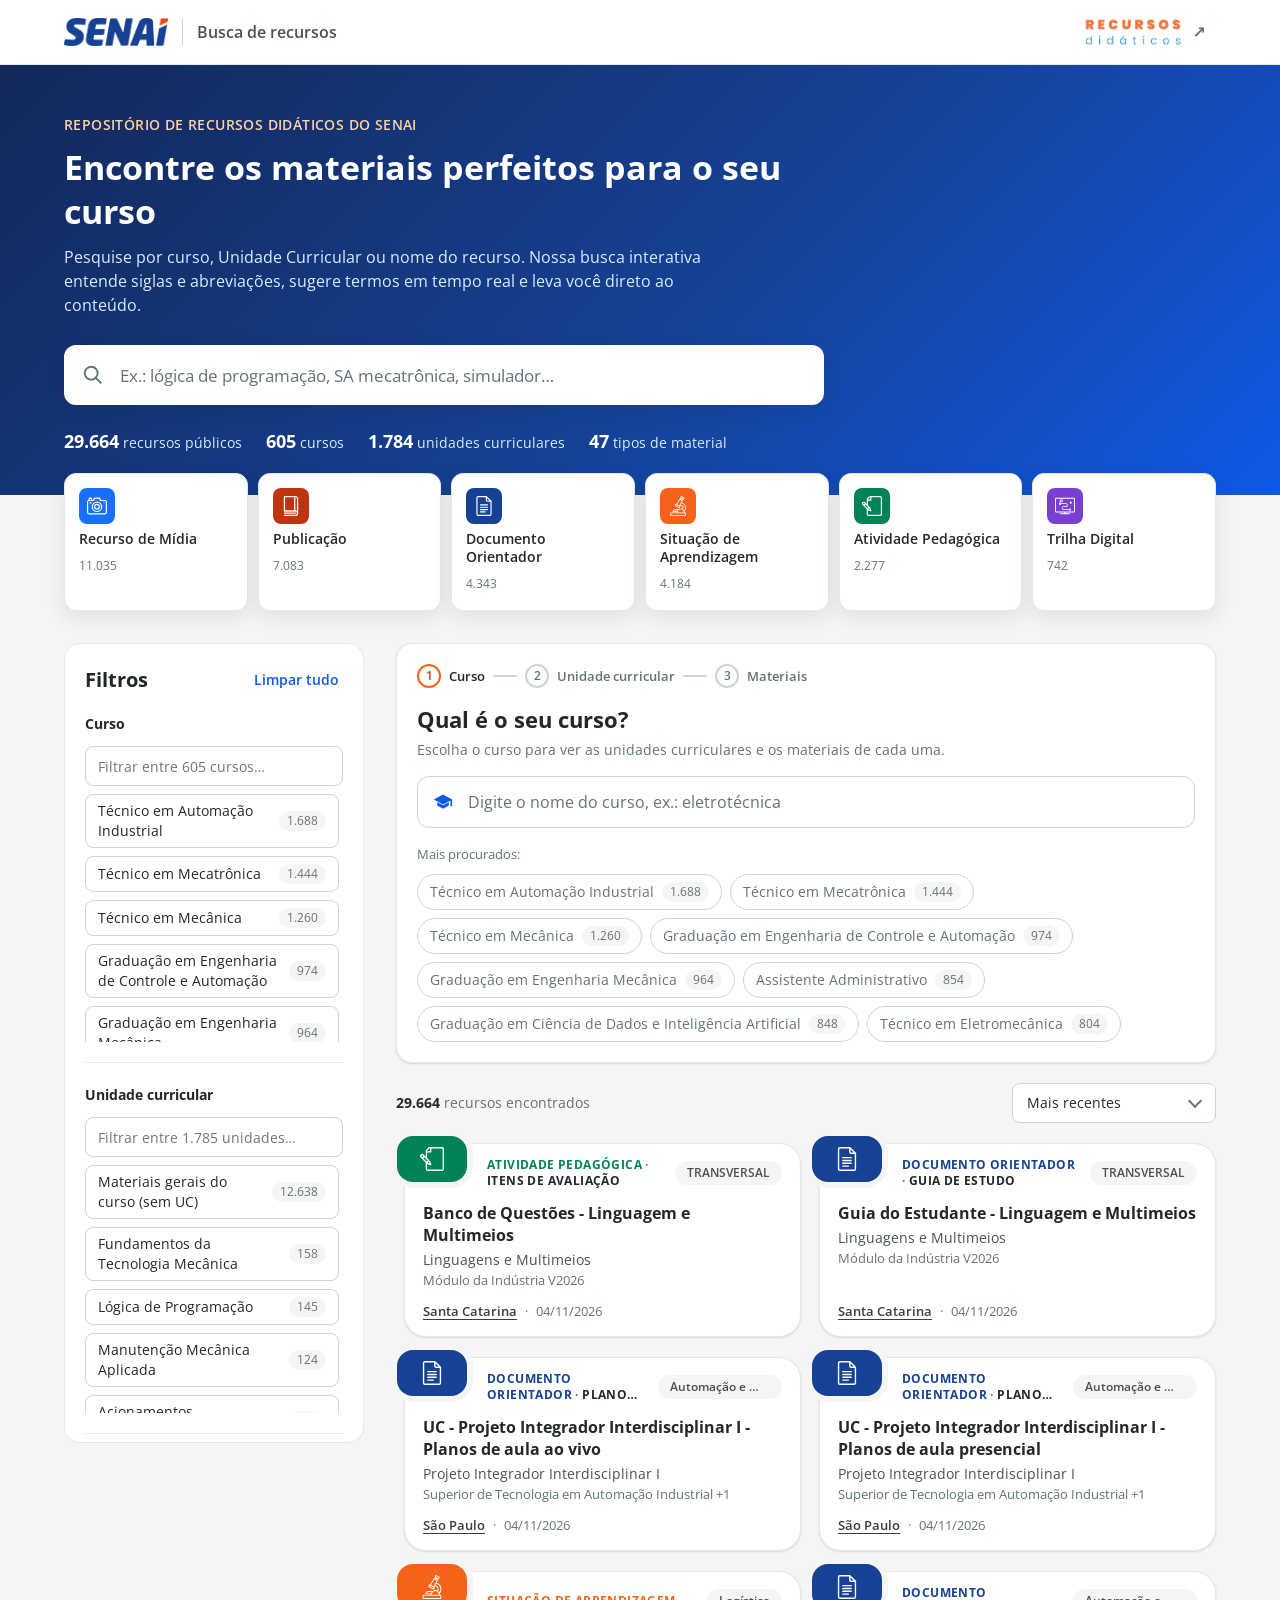
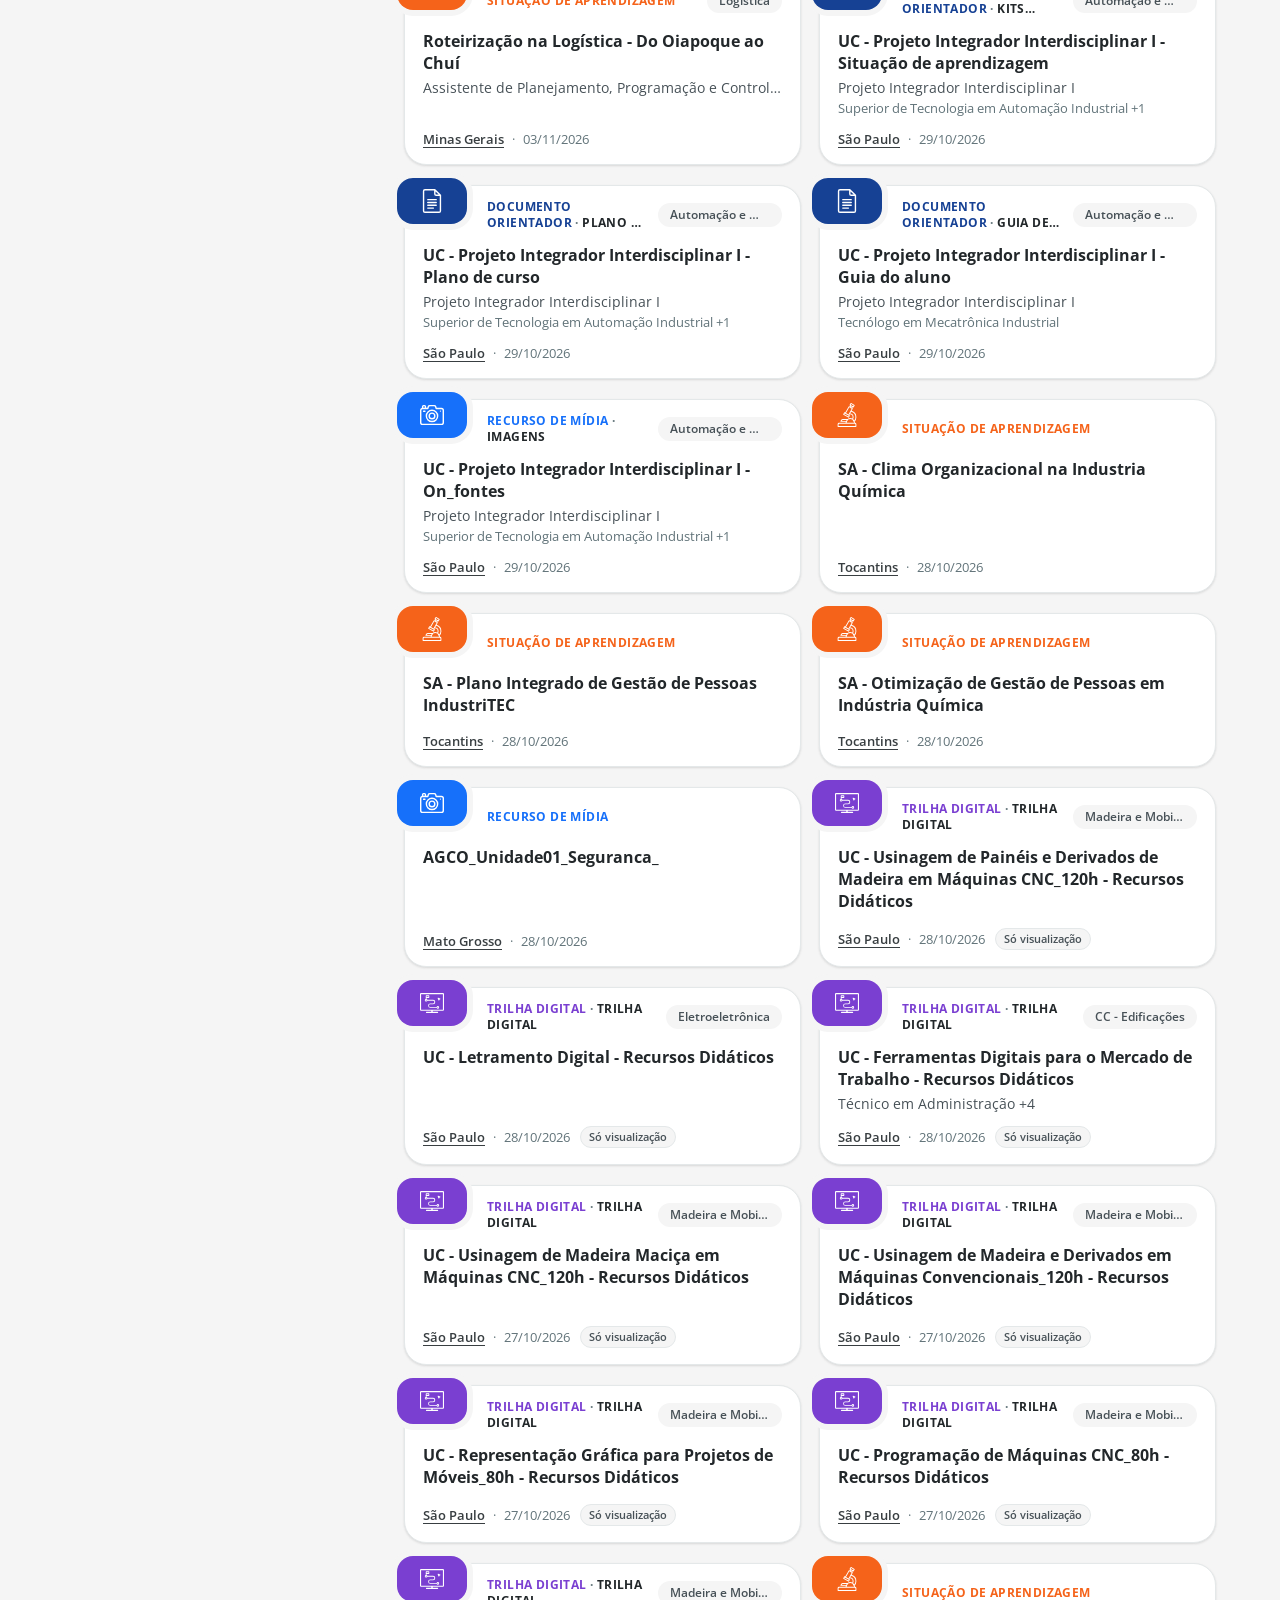
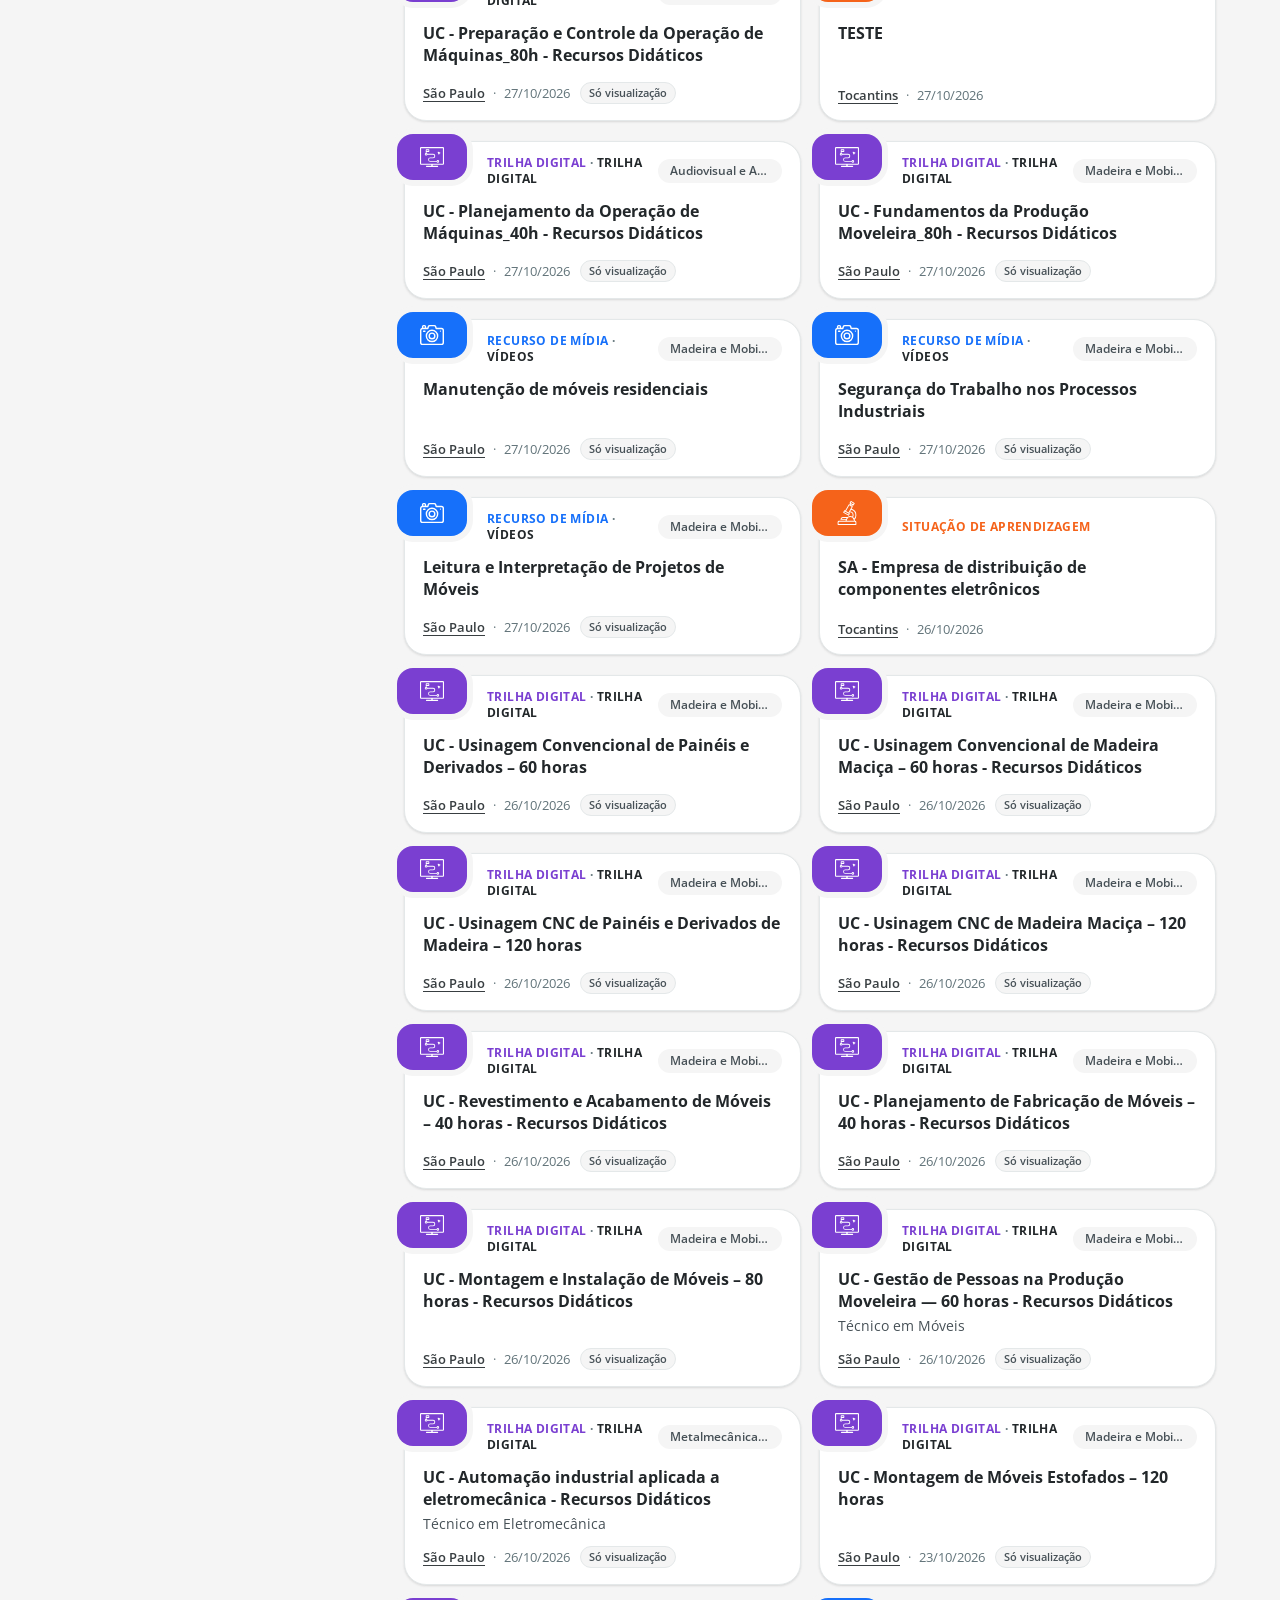
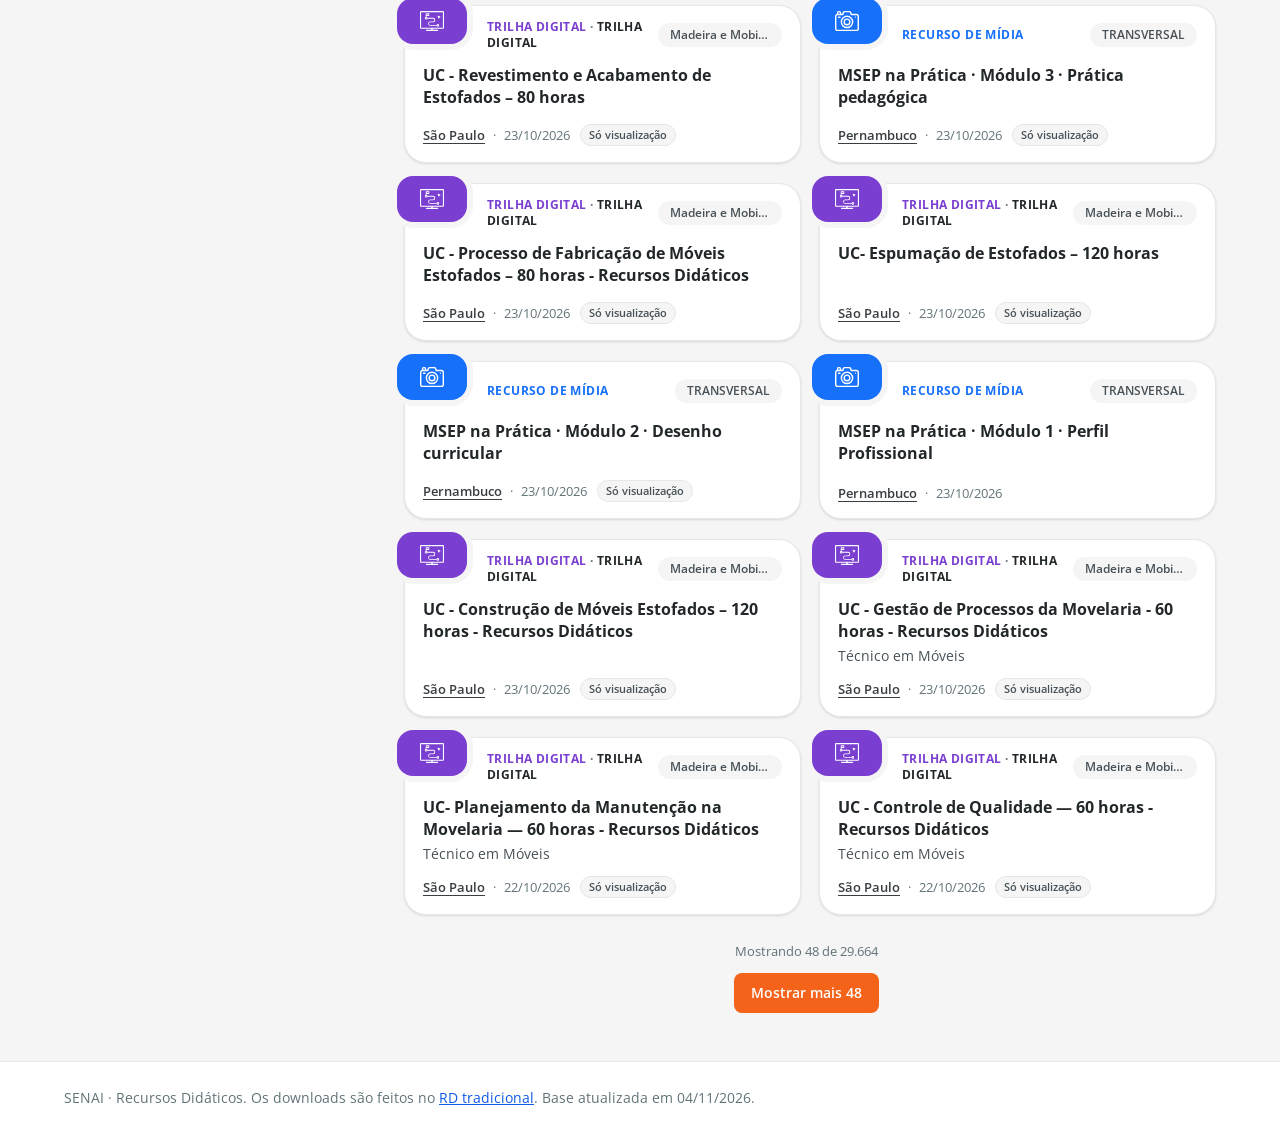
==== commit 4a61ff70: "Atualiza cabeçalho, reduz título dos cards e usa ícones oficiais do RD - Novo texto do hero sugerido" ====
--- a/index.html
+++ b/index.html
@@ -28,9 +28,9 @@
 
   <section class="hero">
     <div class="container">
-      <p class="hero__eyebrow">Biblioteca de materiais por curso</p>
-      <h1 class="hero__title">Encontre o material didático do seu curso</h1>
-      <p class="hero__lead">Digite o nome do material, curso ou unidade curricular. Aceitamos siglas como SA e PE, e corrigimos erros de digitação. Ao clicar, você vai para o recurso no RD para fazer o download.</p>
+      <p class="hero__eyebrow">Repositório de Recursos Didáticos do SENAI</p>
+      <h1 class="hero__title">Encontre os materiais perfeitos para o seu curso</h1>
+      <p class="hero__lead">Pesquise por curso, Unidade Curricular ou nome do recurso. Nossa busca interativa entende siglas e abreviações, sugere termos em tempo real e leva você direto ao conteúdo.</p>
 
       <div class="search" role="search">
         <svg class="search__icon" viewBox="0 0 24 24" width="22" height="22" aria-hidden="true"><path fill="currentColor" d="M10 2a8 8 0 0 1 6.32 12.9l5.39 5.39-1.42 1.42-5.39-5.39A8 8 0 1 1 10 2zm0 2a6 6 0 1 0 0 12 6 6 0 0 0 0-12z"/></svg>
--- a/css/styles.css
+++ b/css/styles.css
@@ -223,7 +223,7 @@
 .card__sep { color: var(--text-muted); }
 .card__tipo { color: var(--neutral-950); }
 .card__pill { flex: none; max-width: 42%; overflow: hidden; text-overflow: ellipsis; white-space: nowrap; padding: 4px 12px; border-radius: var(--radius-pill); background: var(--neutral-100); color: var(--neutral-700); font-size: 12px; line-height: 16px; font-weight: 600; }
-.card__title { margin: 12px 0 4px; font-family: var(--font-heading); font-size: 19px; line-height: 25px; font-weight: 700; overflow-wrap: anywhere; }
+.card__title { margin: 12px 0 4px; font-family: var(--font-heading); font-size: 16px; line-height: 22px; font-weight: 700; overflow-wrap: anywhere; }
 .card__link { color: var(--neutral-950); text-decoration: none; }
 .card__link::after { content: ""; position: absolute; inset: 0; border-radius: inherit; }
 .card__link:focus-visible { box-shadow: none; }
@@ -268,7 +268,7 @@
 .step.is-done + .step::before { background: var(--accent); }
 .guide__title { font-size: 22px; line-height: 30px; font-weight: 700; }
 .guide__lead { margin: 4px 0 14px; font-size: 14px; color: var(--text-muted); }
-.search--guide { max-width: none; }
+.search--guide { z-index: 10; max-width: none; }
 .search--guide .search__input { height: 52px; font-size: 16px; padding-left: 50px; border: 1px solid var(--border-strong); box-shadow: none; }
 .search--guide .search__input:focus { border-color: var(--primary-500); }
 .search--guide .search__icon { left: 16px; color: var(--secondary-700); }
